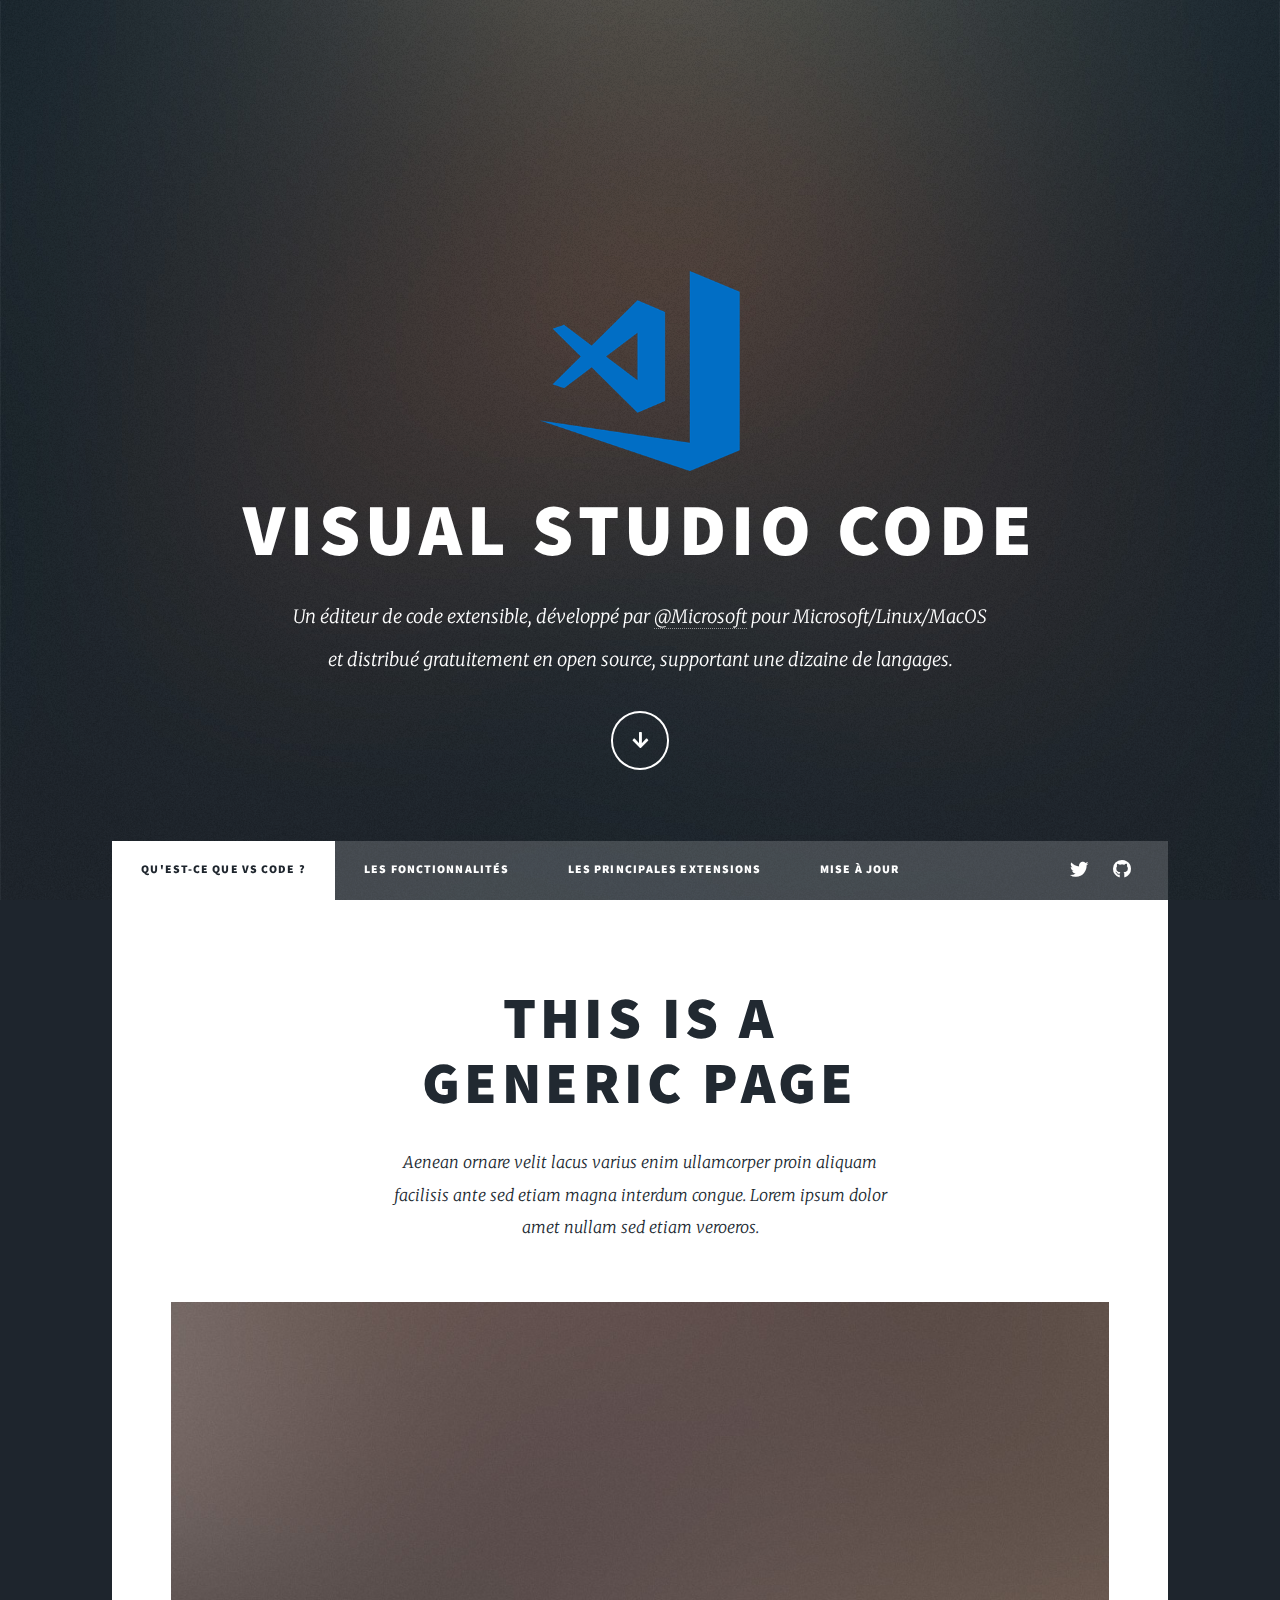
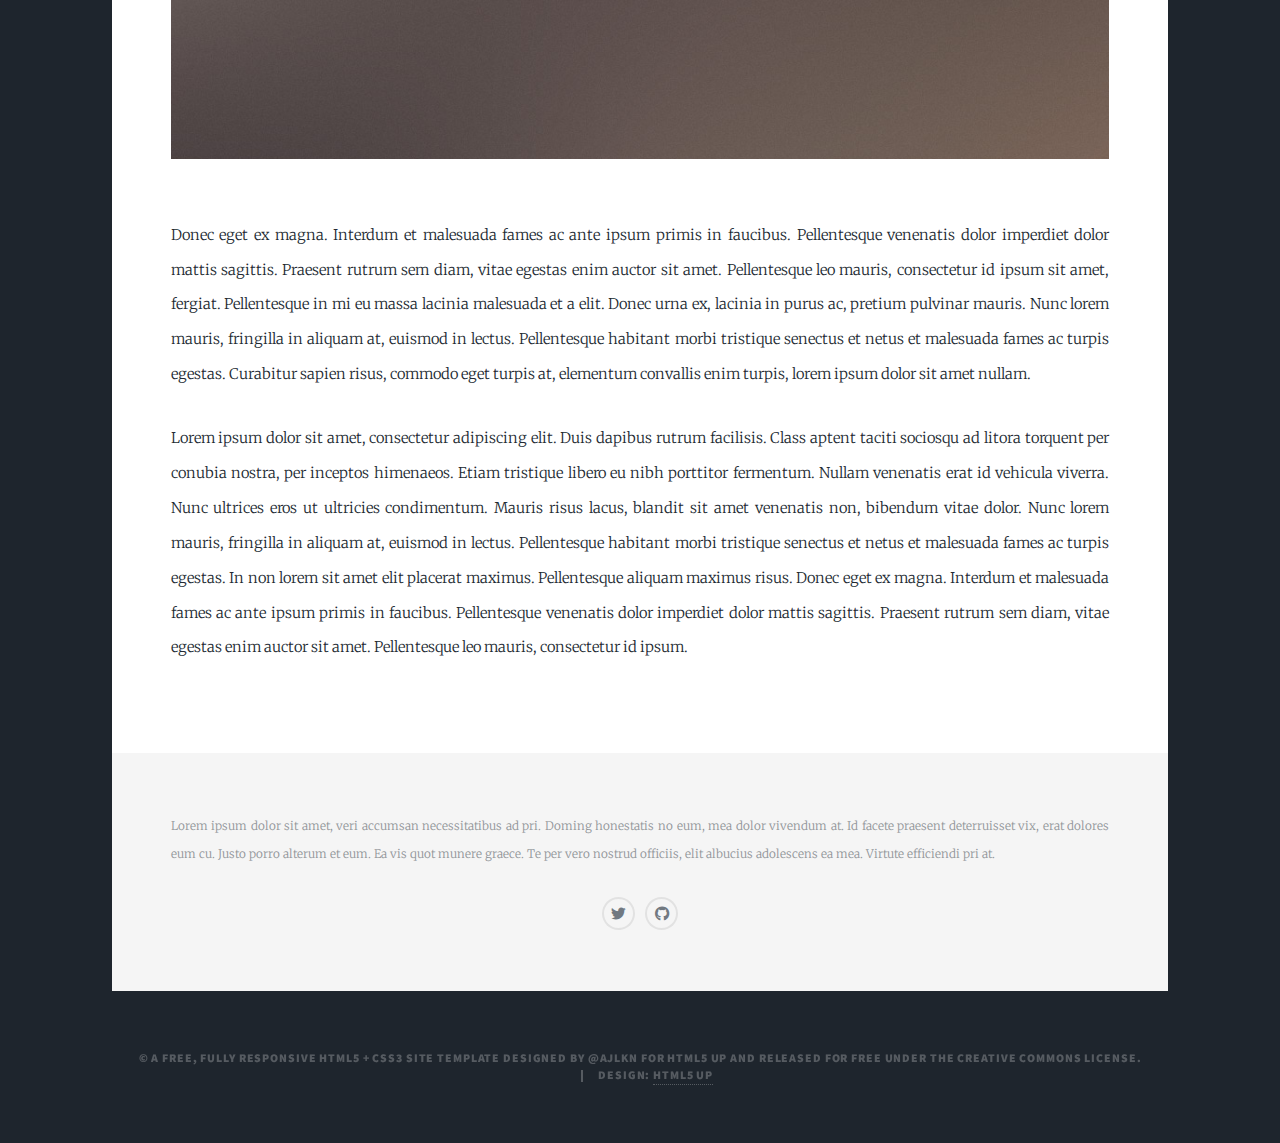
==== Website/index.html @ 53b01bcd "Init of the Website Folder with the first version" ====
<!DOCTYPE HTML>
<!--
	Massively by HTML5 UP
	html5up.net | @ajlkn
	Free for personal and commercial use under the CCA 3.0 license (html5up.net/license)
-->
<html>
	<head>
		<title>Qu'est-ce que VS Code ? - VS Junior</title>
		<meta charset="utf-8" />
		<meta name="viewport" content="width=device-width, initial-scale=1, user-scalable=no" />
		<link rel="stylesheet" href="assets/css/main.css" />
		<noscript><link rel="stylesheet" href="assets/css/noscript.css" /></noscript>
	</head>
	<body class="is-preload">

		<!-- Wrapper -->
		<div id="wrapper" class="fade-in">

				<!-- Intro -->
					<div id="intro">
						<img class="vslogo" src="images/vscode_logo.png" alt=""/>
						<h1>Visual Studio Code</h1>
						<p>Un éditeur de code extensible, développé par  <a href="https://www.microsoft.com/fr-fr" target="_blank">@Microsoft</a> pour Microsoft/Linux/MacOS</a><br />
						et distribué gratuitement en open source, supportant une dizaine de langages.</p>
						<ul class="actions">
							<li><a href="#header" class="button icon solid solo fa-arrow-down scrolly">Continue</a></li>
						</ul>
					</div>

				<!-- Header -->
					<header id="header">
						<a href="index.html" class="logo">VS Code</a>
					</header>

				<!-- Nav -->
				<nav id="nav">
						<ul class="links">
							<li class="active"><a href="index.html">Qu'est-ce que VS Code ?</a></li>
							<li><a href="elements.html">Les fonctionnalités</a></li>
							<li><a href="extensions.html">Les principales extensions</a></li>
							<li><a href="update.html">Mise à jour</a></li>
						</ul>
						<ul class="icons">
								<li><a href="https://twitter.com/YesWeWebVT" class="icon brands fa-twitter" target="_blank"><span class="label">Twitter</span></a></li>
								<li><a href="https://github.com/yes-we-web" class="icon brands fa-github" target="_blank"><span class="label">GitHub</span></a></li>
						</ul>
						</nav>

				<!-- Main -->
					<div id="main">

						<!-- Post -->
							<section class="post">
								<header class="major">
									<h1>This is a<br />
									Generic Page</h1>
									<p>Aenean ornare velit lacus varius enim ullamcorper proin aliquam<br />
									facilisis ante sed etiam magna interdum congue. Lorem ipsum dolor<br />
									amet nullam sed etiam veroeros.</p>
								</header>
								<div class="image main"><img src="images/pic01.jpg" alt="" /></div>
								<p>Donec eget ex magna. Interdum et malesuada fames ac ante ipsum primis in faucibus. Pellentesque venenatis dolor imperdiet dolor mattis sagittis. Praesent rutrum sem diam, vitae egestas enim auctor sit amet. Pellentesque leo mauris, consectetur id ipsum sit amet, fergiat. Pellentesque in mi eu massa lacinia malesuada et a elit. Donec urna ex, lacinia in purus ac, pretium pulvinar mauris. Nunc lorem mauris, fringilla in aliquam at, euismod in lectus. Pellentesque habitant morbi tristique senectus et netus et malesuada fames ac turpis egestas. Curabitur sapien risus, commodo eget turpis at, elementum convallis enim turpis, lorem ipsum dolor sit amet nullam.</p>
								<p>Lorem ipsum dolor sit amet, consectetur adipiscing elit. Duis dapibus rutrum facilisis. Class aptent taciti sociosqu ad litora torquent per conubia nostra, per inceptos himenaeos. Etiam tristique libero eu nibh porttitor fermentum. Nullam venenatis erat id vehicula viverra. Nunc ultrices eros ut ultricies condimentum. Mauris risus lacus, blandit sit amet venenatis non, bibendum vitae dolor. Nunc lorem mauris, fringilla in aliquam at, euismod in lectus. Pellentesque habitant morbi tristique senectus et netus et malesuada fames ac turpis egestas. In non lorem sit amet elit placerat maximus. Pellentesque aliquam maximus risus. Donec eget ex magna. Interdum et malesuada fames ac ante ipsum primis in faucibus. Pellentesque venenatis dolor imperdiet dolor mattis sagittis. Praesent rutrum sem diam, vitae egestas enim auctor sit amet. Pellentesque leo mauris, consectetur id ipsum.</p>
							</section>

					</div>

				<!-- Footer -->
				<footer id="footer">
						<section>
							<p>
								Lorem ipsum dolor sit amet, veri accumsan necessitatibus ad pri. Doming honestatis no eum, mea dolor vivendum at. Id facete praesent deterruisset vix, erat dolores eum cu. Justo porro alterum et eum. Ea vis quot munere graece. Te per vero nostrud officiis, elit albucius adolescens ea mea. Virtute efficiendi pri at.	
							</p>
							<ul class="icons alt">
									<li><a href="https://twitter.com/YesWeWebVT" class="icon brands alt fa-twitter" target="_blank"><span class="label">Twitter</span></a></li>
									<li><a href="https://github.com/yes-we-web" class="icon brands alt fa-github" target="_blank"><span class="label">GitHub</span></a></li>
								</ul>
						</section>
					</footer>

				<!-- Copyright -->
					<section id="copyright">
						<ul><li>&copy; A free, fully responsive HTML5 + CSS3 site template designed by @ajlkn for HTML5 UP
						and released for free under the Creative Commons license.</li><li>Design: <a href="https://html5up.net" target="_blank">HTML5 UP</a></li></ul>
					</section>

			</div>

		<!-- Scripts -->
			<script src="assets/js/jquery.min.js"></script>
			<script src="assets/js/jquery.scrollex.min.js"></script>
			<script src="assets/js/jquery.scrolly.min.js"></script>
			<script src="assets/js/browser.min.js"></script>
			<script src="assets/js/breakpoints.min.js"></script>
			<script src="assets/js/util.js"></script>
			<script src="assets/js/main.js"></script>

	</body>
</html>
---- Website/assets/css/main.css ----
@import url(fontawesome-all.min.css);
@import url("https://fonts.googleapis.com/css?family=Merriweather:300,700,300italic,700italic|Source+Sans+Pro:900");

/*
	Massively by HTML5 UP
	html5up.net | @ajlkn
	Free for personal and commercial use under the CCA 3.0 license (html5up.net/license)
*/

html, body, div, span, applet, object,
iframe, h1, h2, h3, h4, h5, h6, p, blockquote,
pre, a, abbr, acronym, address, big, cite,
code, del, dfn, em, img, ins, kbd, q, s, samp,
small, strike, strong, sub, sup, tt, var, b,
u, i, center, dl, dt, dd, ol, ul, li, fieldset,
form, label, legend, table, caption, tbody,
tfoot, thead, tr, th, td, article, aside,
canvas, details, embed, figure, figcaption,
footer, header, hgroup, menu, nav, output, ruby,
section, summary, time, mark, audio, video {
	margin: 0;
	padding: 0;
	border: 0;
	font-size: 100%;
	font: inherit;
	vertical-align: baseline;}

article, aside, details, figcaption, figure,
footer, header, hgroup, menu, nav, section {
	display: block;}

body {
	line-height: 1;
}

ol, ul {
	list-style: none;
}

blockquote, q {
	quotes: none;
}

	blockquote:before, blockquote:after, q:before, q:after {
		content: '';
		content: none;
	}

table {
	border-collapse: collapse;
	border-spacing: 0;
}

body {
	-webkit-text-size-adjust: none;
}

mark {
	background-color: transparent;
	color: inherit;
}

input::-moz-focus-inner {
	border: 0;
	padding: 0;
}

input, select, textarea {
	-moz-appearance: none;
	-webkit-appearance: none;
	-ms-appearance: none;
	appearance: none;
}

/* Basic */

	@-ms-viewport {
		width: device-width;
	}

	body {
		-ms-overflow-style: scrollbar;
	}

	@media screen and (max-width: 480px) {

		html, body {
			min-width: 320px;
		}

	}

	html {
		box-sizing: border-box;
	}

	*, *:before, *:after {
		box-sizing: inherit;
	}

	body {
		background-color: #1e252d;
	}

		body.is-preload *, body.is-preload *:before, body.is-preload *:after {
			-moz-animation: none !important;
			-webkit-animation: none !important;
			-ms-animation: none !important;
			animation: none !important;
			-moz-transition: none !important;
			-webkit-transition: none !important;
			-ms-transition: none !important;
			transition: none !important;
		}

/* Type */

	html {
		font-size: 16pt;
	}

		@media screen and (max-width: 1680px) {

			html {
				font-size: 12pt;
			}

		}

		@media screen and (max-width: 1280px) {

			html {
				font-size: 11pt;
			}

		}

		@media screen and (max-width: 360px) {

			html {
				font-size: 10pt;
			}

		}

	body {
		color: #212931;
	}

	body, input, select, textarea {
		font-family: "Merriweather", Georgia, serif;
		font-weight: 300;
		font-size: 1rem;
		line-height: 2.375;
	}

	a {
		-moz-transition: color 0.2s ease-in-out, background-color 0.2s ease-in-out, border-color 0.2s ease-in-out, box-shadow 0.2s ease-in-out;
		-webkit-transition: color 0.2s ease-in-out, background-color 0.2s ease-in-out, border-color 0.2s ease-in-out, box-shadow 0.2s ease-in-out;
		-ms-transition: color 0.2s ease-in-out, background-color 0.2s ease-in-out, border-color 0.2s ease-in-out, box-shadow 0.2s ease-in-out;
		transition: color 0.2s ease-in-out, background-color 0.2s ease-in-out, border-color 0.2s ease-in-out, box-shadow 0.2s ease-in-out;
		border-bottom: dotted 1px;
		text-decoration: none;
	}

		a:hover {
			border-bottom-color: transparent;
		}

	strong, b {
		font-weight: 600;
	}

	em, i {
		font-style: italic;
	}

	p {
		text-align: justify;
		margin: 0 0 2rem 0;
	}

	h1, h2, h3, h4, h5, h6 {
		font-family: "Source Sans Pro", Helvetica, sans-serif;
		font-weight: 900;
		line-height: 1.5;
		letter-spacing: 0.075em;
		text-transform: uppercase;
		margin: 0 0 1rem 0;
	}

		h1 a, h2 a, h3 a, h4 a, h5 a, h6 a {
			border-bottom: 0;
			color: inherit;
			text-decoration: none;
		}

	h1 {
		font-size: 4rem;
		line-height: 1.1;
		margin: 0 0 2rem 0;
	}

	h2 {
		font-size: 1.75rem;
		line-height: 1.3;
		margin: 0 0 1.5rem 0;
	}

	h3 {
		font-size: 1.25rem;
		margin: 0 0 1.5rem 0;
	}

	h4 {
		font-size: 1rem;
	}

	h5 {
		font-size: 0.9rem;
	}

	h6 {
		font-size: 0.8rem;
	}

	sub {
		font-size: 0.8rem;
		position: relative;
		top: 0.5rem;
	}

	sup {
		font-size: 0.8rem;
		position: relative;
		top: -0.5rem;
	}

	blockquote {
		border-left: solid 4px;
		font-style: italic;
		margin: 0 0 2rem 0;
		padding: 0.5rem 0 0.5rem 2rem;
	}

	code {
		border: solid 2px;
		font-family: "Courier New", monospace;
		font-size: 0.9rem;
		margin: 0 0.25rem;
		padding: 0.25rem 0.65rem;
	}

	pre {
		-webkit-overflow-scrolling: touch;
		font-family: "Courier New", monospace;
		font-size: 0.9rem;
		margin: 0 0 2rem 0;
	}

		pre code {
			display: block;
			line-height: 1.75;
			padding: 1rem 1.5rem;
			overflow-x: auto;
		}

	hr {
		border: 0;
		border-bottom: solid 2px;
		margin: 3rem 0;
	}

		hr.major {
			margin: 5rem 0;
		}

	.align-left {
		text-align: left;
	}

	.align-center {
		text-align: center;
	}

	.align-right {
		text-align: right;
	}

	input, select, textarea {
		color: #212931;
	}

	a {
		color: #212931;
		border-bottom-color: rgba(33, 41, 49, 0.5);
	}

		a:hover {
			border-bottom-color: transparent;
			color: #18bfef !important;
		}

	strong, b {
		color: #212931;
	}

	h1, h2, h3, h4, h5, h6 {
		color: #212931;
	}

	blockquote {
		border-left-color: #eeeeee;
	}

	code {
		background: rgba(220, 220, 220, 0.25);
		border-color: #eeeeee;
	}

	hr {
		border-bottom-color: #eeeeee;
	}

/* Row */

	.row {
		display: flex;
		flex-wrap: wrap;
		box-sizing: border-box;
		align-items: stretch;
	}

		.row > * {
			box-sizing: border-box;
		}

		.row.gtr-uniform > * > :last-child {
			margin-bottom: 0;
		}

		.row.aln-left {
			justify-content: flex-start;
		}

		.row.aln-center {
			justify-content: center;
		}

		.row.aln-right {
			justify-content: flex-end;
		}

		.row.aln-top {
			align-items: flex-start;
		}

		.row.aln-middle {
			align-items: center;
		}

		.row.aln-bottom {
			align-items: flex-end;
		}

		.row > .imp {
			order: -1;
		}

		.row > .col-1 {
			width: 8.33333%;
		}

		.row > .off-1 {
			margin-left: 8.33333%;
		}

		.row > .col-2 {
			width: 16.66667%;
		}

		.row > .off-2 {
			margin-left: 16.66667%;
		}

		.row > .col-3 {
			width: 25%;
		}

		.row > .off-3 {
			margin-left: 25%;
		}

		.row > .col-4 {
			width: 33.33333%;
		}

		.row > .off-4 {
			margin-left: 33.33333%;
		}

		.row > .col-5 {
			width: 41.66667%;
		}

		.row > .off-5 {
			margin-left: 41.66667%;
		}

		.row > .col-6 {
			width: 50%;
		}

		.row > .off-6 {
			margin-left: 50%;
		}

		.row > .col-7 {
			width: 58.33333%;
		}

		.row > .off-7 {
			margin-left: 58.33333%;
		}

		.row > .col-8 {
			width: 66.66667%;
		}

		.row > .off-8 {
			margin-left: 66.66667%;
		}

		.row > .col-9 {
			width: 75%;
		}

		.row > .off-9 {
			margin-left: 75%;
		}

		.row > .col-10 {
			width: 83.33333%;
		}

		.row > .off-10 {
			margin-left: 83.33333%;
		}

		.row > .col-11 {
			width: 91.66667%;
		}

		.row > .off-11 {
			margin-left: 91.66667%;
		}

		.row > .col-12 {
			width: 100%;
		}

		.row > .off-12 {
			margin-left: 100%;
		}

		.row.gtr-0 {
			margin-top: 0;
			margin-left: 0rem;
		}

			.row.gtr-0 > * {
				padding: 0 0 0 0rem;
			}

			.row.gtr-0.gtr-uniform {
				margin-top: 0rem;
			}

				.row.gtr-0.gtr-uniform > * {
					padding-top: 0rem;
				}

		.row.gtr-25 {
			margin-top: 0;
			margin-left: -0.375rem;
		}

			.row.gtr-25 > * {
				padding: 0 0 0 0.375rem;
			}

			.row.gtr-25.gtr-uniform {
				margin-top: -0.375rem;
			}

				.row.gtr-25.gtr-uniform > * {
					padding-top: 0.375rem;
				}

		.row.gtr-50 {
			margin-top: 0;
			margin-left: -0.75rem;
		}

			.row.gtr-50 > * {
				padding: 0 0 0 0.75rem;
			}

			.row.gtr-50.gtr-uniform {
				margin-top: -0.75rem;
			}

				.row.gtr-50.gtr-uniform > * {
					padding-top: 0.75rem;
				}

		.row {
			margin-top: 0;
			margin-left: -1.5rem;
		}

			.row > * {
				padding: 0 0 0 1.5rem;
			}

			.row.gtr-uniform {
				margin-top: -1.5rem;
			}

				.row.gtr-uniform > * {
					padding-top: 1.5rem;
				}

		.row.gtr-150 {
			margin-top: 0;
			margin-left: -2.25rem;
		}

			.row.gtr-150 > * {
				padding: 0 0 0 2.25rem;
			}

			.row.gtr-150.gtr-uniform {
				margin-top: -2.25rem;
			}

				.row.gtr-150.gtr-uniform > * {
					padding-top: 2.25rem;
				}

		.row.gtr-200 {
			margin-top: 0;
			margin-left: -3rem;
		}

			.row.gtr-200 > * {
				padding: 0 0 0 3rem;
			}

			.row.gtr-200.gtr-uniform {
				margin-top: -3rem;
			}

				.row.gtr-200.gtr-uniform > * {
					padding-top: 3rem;
				}

		@media screen and (max-width: 1680px) {

			.row {
				display: flex;
				flex-wrap: wrap;
				box-sizing: border-box;
				align-items: stretch;
			}

				.row > * {
					box-sizing: border-box;
				}

				.row.gtr-uniform > * > :last-child {
					margin-bottom: 0;
				}

				.row.aln-left {
					justify-content: flex-start;
				}

				.row.aln-center {
					justify-content: center;
				}

				.row.aln-right {
					justify-content: flex-end;
				}

				.row.aln-top {
					align-items: flex-start;
				}

				.row.aln-middle {
					align-items: center;
				}

				.row.aln-bottom {
					align-items: flex-end;
				}

				.row > .imp-xlarge {
					order: -1;
				}

				.row > .col-1-xlarge {
					width: 8.33333%;
				}

				.row > .off-1-xlarge {
					margin-left: 8.33333%;
				}

				.row > .col-2-xlarge {
					width: 16.66667%;
				}

				.row > .off-2-xlarge {
					margin-left: 16.66667%;
				}

				.row > .col-3-xlarge {
					width: 25%;
				}

				.row > .off-3-xlarge {
					margin-left: 25%;
				}

				.row > .col-4-xlarge {
					width: 33.33333%;
				}

				.row > .off-4-xlarge {
					margin-left: 33.33333%;
				}

				.row > .col-5-xlarge {
					width: 41.66667%;
				}

				.row > .off-5-xlarge {
					margin-left: 41.66667%;
				}

				.row > .col-6-xlarge {
					width: 50%;
				}

				.row > .off-6-xlarge {
					margin-left: 50%;
				}

				.row > .col-7-xlarge {
					width: 58.33333%;
				}

				.row > .off-7-xlarge {
					margin-left: 58.33333%;
				}

				.row > .col-8-xlarge {
					width: 66.66667%;
				}

				.row > .off-8-xlarge {
					margin-left: 66.66667%;
				}

				.row > .col-9-xlarge {
					width: 75%;
				}

				.row > .off-9-xlarge {
					margin-left: 75%;
				}

				.row > .col-10-xlarge {
					width: 83.33333%;
				}

				.row > .off-10-xlarge {
					margin-left: 83.33333%;
				}

				.row > .col-11-xlarge {
					width: 91.66667%;
				}

				.row > .off-11-xlarge {
					margin-left: 91.66667%;
				}

				.row > .col-12-xlarge {
					width: 100%;
				}

				.row > .off-12-xlarge {
					margin-left: 100%;
				}

				.row.gtr-0 {
					margin-top: 0;
					margin-left: 0rem;
				}

					.row.gtr-0 > * {
						padding: 0 0 0 0rem;
					}

					.row.gtr-0.gtr-uniform {
						margin-top: 0rem;
					}

						.row.gtr-0.gtr-uniform > * {
							padding-top: 0rem;
						}

				.row.gtr-25 {
					margin-top: 0;
					margin-left: -0.375rem;
				}

					.row.gtr-25 > * {
						padding: 0 0 0 0.375rem;
					}

					.row.gtr-25.gtr-uniform {
						margin-top: -0.375rem;
					}

						.row.gtr-25.gtr-uniform > * {
							padding-top: 0.375rem;
						}

				.row.gtr-50 {
					margin-top: 0;
					margin-left: -0.75rem;
				}

					.row.gtr-50 > * {
						padding: 0 0 0 0.75rem;
					}

					.row.gtr-50.gtr-uniform {
						margin-top: -0.75rem;
					}

						.row.gtr-50.gtr-uniform > * {
							padding-top: 0.75rem;
						}

				.row {
					margin-top: 0;
					margin-left: -1.5rem;
				}

					.row > * {
						padding: 0 0 0 1.5rem;
					}

					.row.gtr-uniform {
						margin-top: -1.5rem;
					}

						.row.gtr-uniform > * {
							padding-top: 1.5rem;
						}

				.row.gtr-150 {
					margin-top: 0;
					margin-left: -2.25rem;
				}

					.row.gtr-150 > * {
						padding: 0 0 0 2.25rem;
					}

					.row.gtr-150.gtr-uniform {
						margin-top: -2.25rem;
					}

						.row.gtr-150.gtr-uniform > * {
							padding-top: 2.25rem;
						}

				.row.gtr-200 {
					margin-top: 0;
					margin-left: -3rem;
				}

					.row.gtr-200 > * {
						padding: 0 0 0 3rem;
					}

					.row.gtr-200.gtr-uniform {
						margin-top: -3rem;
					}

						.row.gtr-200.gtr-uniform > * {
							padding-top: 3rem;
						}

		}

		@media screen and (max-width: 1280px) {

			.row {
				display: flex;
				flex-wrap: wrap;
				box-sizing: border-box;
				align-items: stretch;
			}

				.row > * {
					box-sizing: border-box;
				}

				.row.gtr-uniform > * > :last-child {
					margin-bottom: 0;
				}

				.row.aln-left {
					justify-content: flex-start;
				}

				.row.aln-center {
					justify-content: center;
				}

				.row.aln-right {
					justify-content: flex-end;
				}

				.row.aln-top {
					align-items: flex-start;
				}

				.row.aln-middle {
					align-items: center;
				}

				.row.aln-bottom {
					align-items: flex-end;
				}

				.row > .imp-large {
					order: -1;
				}

				.row > .col-1-large {
					width: 8.33333%;
				}

				.row > .off-1-large {
					margin-left: 8.33333%;
				}

				.row > .col-2-large {
					width: 16.66667%;
				}

				.row > .off-2-large {
					margin-left: 16.66667%;
				}

				.row > .col-3-large {
					width: 25%;
				}

				.row > .off-3-large {
					margin-left: 25%;
				}

				.row > .col-4-large {
					width: 33.33333%;
				}

				.row > .off-4-large {
					margin-left: 33.33333%;
				}

				.row > .col-5-large {
					width: 41.66667%;
				}

				.row > .off-5-large {
					margin-left: 41.66667%;
				}

				.row > .col-6-large {
					width: 50%;
				}

				.row > .off-6-large {
					margin-left: 50%;
				}

				.row > .col-7-large {
					width: 58.33333%;
				}

				.row > .off-7-large {
					margin-left: 58.33333%;
				}

				.row > .col-8-large {
					width: 66.66667%;
				}

				.row > .off-8-large {
					margin-left: 66.66667%;
				}

				.row > .col-9-large {
					width: 75%;
				}

				.row > .off-9-large {
					margin-left: 75%;
				}

				.row > .col-10-large {
					width: 83.33333%;
				}

				.row > .off-10-large {
					margin-left: 83.33333%;
				}

				.row > .col-11-large {
					width: 91.66667%;
				}

				.row > .off-11-large {
					margin-left: 91.66667%;
				}

				.row > .col-12-large {
					width: 100%;
				}

				.row > .off-12-large {
					margin-left: 100%;
				}

				.row.gtr-0 {
					margin-top: 0;
					margin-left: 0rem;
				}

					.row.gtr-0 > * {
						padding: 0 0 0 0rem;
					}

					.row.gtr-0.gtr-uniform {
						margin-top: 0rem;
					}

						.row.gtr-0.gtr-uniform > * {
							padding-top: 0rem;
						}

				.row.gtr-25 {
					margin-top: 0;
					margin-left: -0.375rem;
				}

					.row.gtr-25 > * {
						padding: 0 0 0 0.375rem;
					}

					.row.gtr-25.gtr-uniform {
						margin-top: -0.375rem;
					}

						.row.gtr-25.gtr-uniform > * {
							padding-top: 0.375rem;
						}

				.row.gtr-50 {
					margin-top: 0;
					margin-left: -0.75rem;
				}

					.row.gtr-50 > * {
						padding: 0 0 0 0.75rem;
					}

					.row.gtr-50.gtr-uniform {
						margin-top: -0.75rem;
					}

						.row.gtr-50.gtr-uniform > * {
							padding-top: 0.75rem;
						}

				.row {
					margin-top: 0;
					margin-left: -1.5rem;
				}

					.row > * {
						padding: 0 0 0 1.5rem;
					}

					.row.gtr-uniform {
						margin-top: -1.5rem;
					}

						.row.gtr-uniform > * {
							padding-top: 1.5rem;
						}

				.row.gtr-150 {
					margin-top: 0;
					margin-left: -2.25rem;
				}

					.row.gtr-150 > * {
						padding: 0 0 0 2.25rem;
					}

					.row.gtr-150.gtr-uniform {
						margin-top: -2.25rem;
					}

						.row.gtr-150.gtr-uniform > * {
							padding-top: 2.25rem;
						}

				.row.gtr-200 {
					margin-top: 0;
					margin-left: -3rem;
				}

					.row.gtr-200 > * {
						padding: 0 0 0 3rem;
					}

					.row.gtr-200.gtr-uniform {
						margin-top: -3rem;
					}

						.row.gtr-200.gtr-uniform > * {
							padding-top: 3rem;
						}

		}

		@media screen and (max-width: 980px) {

			.row {
				display: flex;
				flex-wrap: wrap;
				box-sizing: border-box;
				align-items: stretch;
			}

				.row > * {
					box-sizing: border-box;
				}

				.row.gtr-uniform > * > :last-child {
					margin-bottom: 0;
				}

				.row.aln-left {
					justify-content: flex-start;
				}

				.row.aln-center {
					justify-content: center;
				}

				.row.aln-right {
					justify-content: flex-end;
				}

				.row.aln-top {
					align-items: flex-start;
				}

				.row.aln-middle {
					align-items: center;
				}

				.row.aln-bottom {
					align-items: flex-end;
				}

				.row > .imp-medium {
					order: -1;
				}

				.row > .col-1-medium {
					width: 8.33333%;
				}

				.row > .off-1-medium {
					margin-left: 8.33333%;
				}

				.row > .col-2-medium {
					width: 16.66667%;
				}

				.row > .off-2-medium {
					margin-left: 16.66667%;
				}

				.row > .col-3-medium {
					width: 25%;
				}

				.row > .off-3-medium {
					margin-left: 25%;
				}

				.row > .col-4-medium {
					width: 33.33333%;
				}

				.row > .off-4-medium {
					margin-left: 33.33333%;
				}

				.row > .col-5-medium {
					width: 41.66667%;
				}

				.row > .off-5-medium {
					margin-left: 41.66667%;
				}

				.row > .col-6-medium {
					width: 50%;
				}

				.row > .off-6-medium {
					margin-left: 50%;
				}

				.row > .col-7-medium {
					width: 58.33333%;
				}

				.row > .off-7-medium {
					margin-left: 58.33333%;
				}

				.row > .col-8-medium {
					width: 66.66667%;
				}

				.row > .off-8-medium {
					margin-left: 66.66667%;
				}

				.row > .col-9-medium {
					width: 75%;
				}

				.row > .off-9-medium {
					margin-left: 75%;
				}

				.row > .col-10-medium {
					width: 83.33333%;
				}

				.row > .off-10-medium {
					margin-left: 83.33333%;
				}

				.row > .col-11-medium {
					width: 91.66667%;
				}

				.row > .off-11-medium {
					margin-left: 91.66667%;
				}

				.row > .col-12-medium {
					width: 100%;
				}

				.row > .off-12-medium {
					margin-left: 100%;
				}

				.row.gtr-0 {
					margin-top: 0;
					margin-left: 0rem;
				}

					.row.gtr-0 > * {
						padding: 0 0 0 0rem;
					}

					.row.gtr-0.gtr-uniform {
						margin-top: 0rem;
					}

						.row.gtr-0.gtr-uniform > * {
							padding-top: 0rem;
						}

				.row.gtr-25 {
					margin-top: 0;
					margin-left: -0.375rem;
				}

					.row.gtr-25 > * {
						padding: 0 0 0 0.375rem;
					}

					.row.gtr-25.gtr-uniform {
						margin-top: -0.375rem;
					}

						.row.gtr-25.gtr-uniform > * {
							padding-top: 0.375rem;
						}

				.row.gtr-50 {
					margin-top: 0;
					margin-left: -0.75rem;
				}

					.row.gtr-50 > * {
						padding: 0 0 0 0.75rem;
					}

					.row.gtr-50.gtr-uniform {
						margin-top: -0.75rem;
					}

						.row.gtr-50.gtr-uniform > * {
							padding-top: 0.75rem;
						}

				.row {
					margin-top: 0;
					margin-left: -1.5rem;
				}

					.row > * {
						padding: 0 0 0 1.5rem;
					}

					.row.gtr-uniform {
						margin-top: -1.5rem;
					}

						.row.gtr-uniform > * {
							padding-top: 1.5rem;
						}

				.row.gtr-150 {
					margin-top: 0;
					margin-left: -2.25rem;
				}

					.row.gtr-150 > * {
						padding: 0 0 0 2.25rem;
					}

					.row.gtr-150.gtr-uniform {
						margin-top: -2.25rem;
					}

						.row.gtr-150.gtr-uniform > * {
							padding-top: 2.25rem;
						}

				.row.gtr-200 {
					margin-top: 0;
					margin-left: -3rem;
				}

					.row.gtr-200 > * {
						padding: 0 0 0 3rem;
					}

					.row.gtr-200.gtr-uniform {
						margin-top: -3rem;
					}

						.row.gtr-200.gtr-uniform > * {
							padding-top: 3rem;
						}

		}

		@media screen and (max-width: 736px) {

			.row {
				display: flex;
				flex-wrap: wrap;
				box-sizing: border-box;
				align-items: stretch;
			}

				.row > * {
					box-sizing: border-box;
				}

				.row.gtr-uniform > * > :last-child {
					margin-bottom: 0;
				}

				.row.aln-left {
					justify-content: flex-start;
				}

				.row.aln-center {
					justify-content: center;
				}

				.row.aln-right {
					justify-content: flex-end;
				}

				.row.aln-top {
					align-items: flex-start;
				}

				.row.aln-middle {
					align-items: center;
				}

				.row.aln-bottom {
					align-items: flex-end;
				}

				.row > .imp-small {
					order: -1;
				}

				.row > .col-1-small {
					width: 8.33333%;
				}

				.row > .off-1-small {
					margin-left: 8.33333%;
				}

				.row > .col-2-small {
					width: 16.66667%;
				}

				.row > .off-2-small {
					margin-left: 16.66667%;
				}

				.row > .col-3-small {
					width: 25%;
				}

				.row > .off-3-small {
					margin-left: 25%;
				}

				.row > .col-4-small {
					width: 33.33333%;
				}

				.row > .off-4-small {
					margin-left: 33.33333%;
				}

				.row > .col-5-small {
					width: 41.66667%;
				}

				.row > .off-5-small {
					margin-left: 41.66667%;
				}

				.row > .col-6-small {
					width: 50%;
				}

				.row > .off-6-small {
					margin-left: 50%;
				}

				.row > .col-7-small {
					width: 58.33333%;
				}

				.row > .off-7-small {
					margin-left: 58.33333%;
				}

				.row > .col-8-small {
					width: 66.66667%;
				}

				.row > .off-8-small {
					margin-left: 66.66667%;
				}

				.row > .col-9-small {
					width: 75%;
				}

				.row > .off-9-small {
					margin-left: 75%;
				}

				.row > .col-10-small {
					width: 83.33333%;
				}

				.row > .off-10-small {
					margin-left: 83.33333%;
				}

				.row > .col-11-small {
					width: 91.66667%;
				}

				.row > .off-11-small {
					margin-left: 91.66667%;
				}

				.row > .col-12-small {
					width: 100%;
				}

				.row > .off-12-small {
					margin-left: 100%;
				}

				.row.gtr-0 {
					margin-top: 0;
					margin-left: 0rem;
				}

					.row.gtr-0 > * {
						padding: 0 0 0 0rem;
					}

					.row.gtr-0.gtr-uniform {
						margin-top: 0rem;
					}

						.row.gtr-0.gtr-uniform > * {
							padding-top: 0rem;
						}

				.row.gtr-25 {
					margin-top: 0;
					margin-left: -0.375rem;
				}

					.row.gtr-25 > * {
						padding: 0 0 0 0.375rem;
					}

					.row.gtr-25.gtr-uniform {
						margin-top: -0.375rem;
					}

						.row.gtr-25.gtr-uniform > * {
							padding-top: 0.375rem;
						}

				.row.gtr-50 {
					margin-top: 0;
					margin-left: -0.75rem;
				}

					.row.gtr-50 > * {
						padding: 0 0 0 0.75rem;
					}

					.row.gtr-50.gtr-uniform {
						margin-top: -0.75rem;
					}

						.row.gtr-50.gtr-uniform > * {
							padding-top: 0.75rem;
						}

				.row {
					margin-top: 0;
					margin-left: -1.5rem;
				}

					.row > * {
						padding: 0 0 0 1.5rem;
					}

					.row.gtr-uniform {
						margin-top: -1.5rem;
					}

						.row.gtr-uniform > * {
							padding-top: 1.5rem;
						}

				.row.gtr-150 {
					margin-top: 0;
					margin-left: -2.25rem;
				}

					.row.gtr-150 > * {
						padding: 0 0 0 2.25rem;
					}

					.row.gtr-150.gtr-uniform {
						margin-top: -2.25rem;
					}

						.row.gtr-150.gtr-uniform > * {
							padding-top: 2.25rem;
						}

				.row.gtr-200 {
					margin-top: 0;
					margin-left: -3rem;
				}

					.row.gtr-200 > * {
						padding: 0 0 0 3rem;
					}

					.row.gtr-200.gtr-uniform {
						margin-top: -3rem;
					}

						.row.gtr-200.gtr-uniform > * {
							padding-top: 3rem;
						}

		}

		@media screen and (max-width: 480px) {

			.row {
				display: flex;
				flex-wrap: wrap;
				box-sizing: border-box;
				align-items: stretch;
			}

				.row > * {
					box-sizing: border-box;
				}

				.row.gtr-uniform > * > :last-child {
					margin-bottom: 0;
				}

				.row.aln-left {
					justify-content: flex-start;
				}

				.row.aln-center {
					justify-content: center;
				}

				.row.aln-right {
					justify-content: flex-end;
				}

				.row.aln-top {
					align-items: flex-start;
				}

				.row.aln-middle {
					align-items: center;
				}

				.row.aln-bottom {
					align-items: flex-end;
				}

				.row > .imp-xsmall {
					order: -1;
				}

				.row > .col-1-xsmall {
					width: 8.33333%;
				}

				.row > .off-1-xsmall {
					margin-left: 8.33333%;
				}

				.row > .col-2-xsmall {
					width: 16.66667%;
				}

				.row > .off-2-xsmall {
					margin-left: 16.66667%;
				}

				.row > .col-3-xsmall {
					width: 25%;
				}

				.row > .off-3-xsmall {
					margin-left: 25%;
				}

				.row > .col-4-xsmall {
					width: 33.33333%;
				}

				.row > .off-4-xsmall {
					margin-left: 33.33333%;
				}

				.row > .col-5-xsmall {
					width: 41.66667%;
				}

				.row > .off-5-xsmall {
					margin-left: 41.66667%;
				}

				.row > .col-6-xsmall {
					width: 50%;
				}

				.row > .off-6-xsmall {
					margin-left: 50%;
				}

				.row > .col-7-xsmall {
					width: 58.33333%;
				}

				.row > .off-7-xsmall {
					margin-left: 58.33333%;
				}

				.row > .col-8-xsmall {
					width: 66.66667%;
				}

				.row > .off-8-xsmall {
					margin-left: 66.66667%;
				}

				.row > .col-9-xsmall {
					width: 75%;
				}

				.row > .off-9-xsmall {
					margin-left: 75%;
				}

				.row > .col-10-xsmall {
					width: 83.33333%;
				}

				.row > .off-10-xsmall {
					margin-left: 83.33333%;
				}

				.row > .col-11-xsmall {
					width: 91.66667%;
				}

				.row > .off-11-xsmall {
					margin-left: 91.66667%;
				}

				.row > .col-12-xsmall {
					width: 100%;
				}

				.row > .off-12-xsmall {
					margin-left: 100%;
				}

				.row.gtr-0 {
					margin-top: 0;
					margin-left: 0rem;
				}

					.row.gtr-0 > * {
						padding: 0 0 0 0rem;
					}

					.row.gtr-0.gtr-uniform {
						margin-top: 0rem;
					}

						.row.gtr-0.gtr-uniform > * {
							padding-top: 0rem;
						}

				.row.gtr-25 {
					margin-top: 0;
					margin-left: -0.375rem;
				}

					.row.gtr-25 > * {
						padding: 0 0 0 0.375rem;
					}

					.row.gtr-25.gtr-uniform {
						margin-top: -0.375rem;
					}

						.row.gtr-25.gtr-uniform > * {
							padding-top: 0.375rem;
						}

				.row.gtr-50 {
					margin-top: 0;
					margin-left: -0.75rem;
				}

					.row.gtr-50 > * {
						padding: 0 0 0 0.75rem;
					}

					.row.gtr-50.gtr-uniform {
						margin-top: -0.75rem;
					}

						.row.gtr-50.gtr-uniform > * {
							padding-top: 0.75rem;
						}

				.row {
					margin-top: 0;
					margin-left: -1.5rem;
				}

					.row > * {
						padding: 0 0 0 1.5rem;
					}

					.row.gtr-uniform {
						margin-top: -1.5rem;
					}

						.row.gtr-uniform > * {
							padding-top: 1.5rem;
						}

				.row.gtr-150 {
					margin-top: 0;
					margin-left: -2.25rem;
				}

					.row.gtr-150 > * {
						padding: 0 0 0 2.25rem;
					}

					.row.gtr-150.gtr-uniform {
						margin-top: -2.25rem;
					}

						.row.gtr-150.gtr-uniform > * {
							padding-top: 2.25rem;
						}

				.row.gtr-200 {
					margin-top: 0;
					margin-left: -3rem;
				}

					.row.gtr-200 > * {
						padding: 0 0 0 3rem;
					}

					.row.gtr-200.gtr-uniform {
						margin-top: -3rem;
					}

						.row.gtr-200.gtr-uniform > * {
							padding-top: 3rem;
						}

		}

		@media screen and (max-width: 360px) {

			.row {
				display: flex;
				flex-wrap: wrap;
				box-sizing: border-box;
				align-items: stretch;
			}

				.row > * {
					box-sizing: border-box;
				}

				.row.gtr-uniform > * > :last-child {
					margin-bottom: 0;
				}

				.row.aln-left {
					justify-content: flex-start;
				}

				.row.aln-center {
					justify-content: center;
				}

				.row.aln-right {
					justify-content: flex-end;
				}

				.row.aln-top {
					align-items: flex-start;
				}

				.row.aln-middle {
					align-items: center;
				}

				.row.aln-bottom {
					align-items: flex-end;
				}

				.row > .imp-xxsmall {
					order: -1;
				}

				.row > .col-1-xxsmall {
					width: 8.33333%;
				}

				.row > .off-1-xxsmall {
					margin-left: 8.33333%;
				}

				.row > .col-2-xxsmall {
					width: 16.66667%;
				}

				.row > .off-2-xxsmall {
					margin-left: 16.66667%;
				}

				.row > .col-3-xxsmall {
					width: 25%;
				}

				.row > .off-3-xxsmall {
					margin-left: 25%;
				}

				.row > .col-4-xxsmall {
					width: 33.33333%;
				}

				.row > .off-4-xxsmall {
					margin-left: 33.33333%;
				}

				.row > .col-5-xxsmall {
					width: 41.66667%;
				}

				.row > .off-5-xxsmall {
					margin-left: 41.66667%;
				}

				.row > .col-6-xxsmall {
					width: 50%;
				}

				.row > .off-6-xxsmall {
					margin-left: 50%;
				}

				.row > .col-7-xxsmall {
					width: 58.33333%;
				}

				.row > .off-7-xxsmall {
					margin-left: 58.33333%;
				}

				.row > .col-8-xxsmall {
					width: 66.66667%;
				}

				.row > .off-8-xxsmall {
					margin-left: 66.66667%;
				}

				.row > .col-9-xxsmall {
					width: 75%;
				}

				.row > .off-9-xxsmall {
					margin-left: 75%;
				}

				.row > .col-10-xxsmall {
					width: 83.33333%;
				}

				.row > .off-10-xxsmall {
					margin-left: 83.33333%;
				}

				.row > .col-11-xxsmall {
					width: 91.66667%;
				}

				.row > .off-11-xxsmall {
					margin-left: 91.66667%;
				}

				.row > .col-12-xxsmall {
					width: 100%;
				}

				.row > .off-12-xxsmall {
					margin-left: 100%;
				}

				.row.gtr-0 {
					margin-top: 0;
					margin-left: 0rem;
				}

					.row.gtr-0 > * {
						padding: 0 0 0 0rem;
					}

					.row.gtr-0.gtr-uniform {
						margin-top: 0rem;
					}

						.row.gtr-0.gtr-uniform > * {
							padding-top: 0rem;
						}

				.row.gtr-25 {
					margin-top: 0;
					margin-left: -0.375rem;
				}

					.row.gtr-25 > * {
						padding: 0 0 0 0.375rem;
					}

					.row.gtr-25.gtr-uniform {
						margin-top: -0.375rem;
					}

						.row.gtr-25.gtr-uniform > * {
							padding-top: 0.375rem;
						}

				.row.gtr-50 {
					margin-top: 0;
					margin-left: -0.75rem;
				}

					.row.gtr-50 > * {
						padding: 0 0 0 0.75rem;
					}

					.row.gtr-50.gtr-uniform {
						margin-top: -0.75rem;
					}

						.row.gtr-50.gtr-uniform > * {
							padding-top: 0.75rem;
						}

				.row {
					margin-top: 0;
					margin-left: -1.5rem;
				}

					.row > * {
						padding: 0 0 0 1.5rem;
					}

					.row.gtr-uniform {
						margin-top: -1.5rem;
					}

						.row.gtr-uniform > * {
							padding-top: 1.5rem;
						}

				.row.gtr-150 {
					margin-top: 0;
					margin-left: -2.25rem;
				}

					.row.gtr-150 > * {
						padding: 0 0 0 2.25rem;
					}

					.row.gtr-150.gtr-uniform {
						margin-top: -2.25rem;
					}

						.row.gtr-150.gtr-uniform > * {
							padding-top: 2.25rem;
						}

				.row.gtr-200 {
					margin-top: 0;
					margin-left: -3rem;
				}

					.row.gtr-200 > * {
						padding: 0 0 0 3rem;
					}

					.row.gtr-200.gtr-uniform {
						margin-top: -3rem;
					}

						.row.gtr-200.gtr-uniform > * {
							padding-top: 3rem;
						}

		}

/* Box */

	.box {
		border: solid 2px;
		margin-bottom: 2rem;
		padding: 1.5rem;
	}

		.box > :last-child,
		.box > :last-child > :last-child,
		.box > :last-child > :last-child > :last-child {
			margin-bottom: 0;
		}

		.box.alt {
			border: 0;
			border-radius: 0;
			padding: 0;
		}

	.box {
		border-color: #eeeeee;
	}

/* Button */

	input[type="submit"],
	input[type="reset"],
	input[type="button"],
	button,
	.button {
		-moz-appearance: none;
		-webkit-appearance: none;
		-ms-appearance: none;
		appearance: none;
		-moz-transition: background-color 0.2s ease-in-out, box-shadow 0.2s ease-in-out, color 0.2s ease-in-out;
		-webkit-transition: background-color 0.2s ease-in-out, box-shadow 0.2s ease-in-out, color 0.2s ease-in-out;
		-ms-transition: background-color 0.2s ease-in-out, box-shadow 0.2s ease-in-out, color 0.2s ease-in-out;
		transition: background-color 0.2s ease-in-out, box-shadow 0.2s ease-in-out, color 0.2s ease-in-out;
		border: 0;
		border-radius: 0;
		cursor: pointer;
		display: inline-block;
		font-family: "Source Sans Pro", Helvetica, sans-serif;
		font-size: 0.8rem;
		font-weight: 900;
		letter-spacing: 0.075em;
		height: 3rem;
		line-height: 3rem;
		padding: 0 2rem;
		text-align: center;
		text-decoration: none;
		text-transform: uppercase;
		white-space: nowrap;
	}

		input[type="submit"].icon:before,
		input[type="reset"].icon:before,
		input[type="button"].icon:before,
		button.icon:before,
		.button.icon:before {
			margin-right: 0.5rem;
		}

		input[type="submit"].icon.solo,
		input[type="reset"].icon.solo,
		input[type="button"].icon.solo,
		button.icon.solo,
		.button.icon.solo {
			position: relative;
			width: 4rem;
			height: 4rem;
			line-height: 4rem;
			border-radius: 4rem;
			text-indent: 4rem;
			overflow: hidden;
			padding: 0;
			white-space: nowrap;
		}

			input[type="submit"].icon.solo:before,
			input[type="reset"].icon.solo:before,
			input[type="button"].icon.solo:before,
			button.icon.solo:before,
			.button.icon.solo:before {
				position: absolute;
				display: block;
				top: 0;
				left: 0;
				width: inherit;
				height: inherit;
				line-height: inherit;
				font-size: 1.25rem;
				margin-right: 0;
				text-align: center;
				text-indent: 0;
			}

		input[type="submit"].fit,
		input[type="reset"].fit,
		input[type="button"].fit,
		button.fit,
		.button.fit {
			width: 100%;
		}

		input[type="submit"].small,
		input[type="reset"].small,
		input[type="button"].small,
		button.small,
		.button.small {
			font-size: 0.7rem;
			height: 2.5rem;
			line-height: 2.5rem;
			padding: 0 1.5rem;
		}

		input[type="submit"].large,
		input[type="reset"].large,
		input[type="button"].large,
		button.large,
		.button.large {
			font-size: 0.9rem;
			height: 3.5rem;
			line-height: 3.5rem;
			padding: 0 2.75rem;
		}

		@media screen and (max-width: 980px) {

			input[type="submit"],
			input[type="reset"],
			input[type="button"],
			button,
			.button {
				font-size: 0.9rem;
				height: 3.25rem;
				line-height: 3.25rem;
			}

				input[type="submit"].large,
				input[type="reset"].large,
				input[type="button"].large,
				button.large,
				.button.large {
					font-size: 1rem;
					height: 3.75rem;
					line-height: 3.75rem;
				}

		}

		input[type="submit"].disabled, input[type="submit"]:disabled,
		input[type="reset"].disabled,
		input[type="reset"]:disabled,
		input[type="button"].disabled,
		input[type="button"]:disabled,
		button.disabled,
		button:disabled,
		.button.disabled,
		.button:disabled {
			pointer-events: none;
			opacity: 0.25;
		}

	input[type="submit"],
	input[type="reset"],
	input[type="button"],
	button,
	.button {
		background-color: transparent;
		box-shadow: inset 0 0 0 2px #212931;
		color: #212931 !important;
	}

		input[type="submit"]:hover,
		input[type="reset"]:hover,
		input[type="button"]:hover,
		button:hover,
		.button:hover {
			box-shadow: inset 0 0 0 2px #18bfef;
			color: #18bfef !important;
		}

		input[type="submit"].primary,
		input[type="reset"].primary,
		input[type="button"].primary,
		button.primary,
		.button.primary {
			background-color: #212931;
			box-shadow: none;
			color: #ffffff !important;
		}

			input[type="submit"].primary:hover,
			input[type="reset"].primary:hover,
			input[type="button"].primary:hover,
			button.primary:hover,
			.button.primary:hover {
				background-color: #18bfef;
			}

/* Form */

	form {
		margin: 0 0 2rem 0;
	}

		form > :last-child {
			margin-bottom: 0;
		}

		form > .fields {
			display: -moz-flex;
			display: -webkit-flex;
			display: -ms-flex;
			display: flex;
			-moz-flex-wrap: wrap;
			-webkit-flex-wrap: wrap;
			-ms-flex-wrap: wrap;
			flex-wrap: wrap;
			width: calc(100% + 3rem);
			margin: -1.5rem 0 2rem -1.5rem;
		}

			form > .fields > .field {
				-moz-flex-grow: 0;
				-webkit-flex-grow: 0;
				-ms-flex-grow: 0;
				flex-grow: 0;
				-moz-flex-shrink: 0;
				-webkit-flex-shrink: 0;
				-ms-flex-shrink: 0;
				flex-shrink: 0;
				padding: 1.5rem 0 0 1.5rem;
				width: calc(100% - 1.5rem);
			}

				form > .fields > .field.half {
					width: calc(50% - 0.75rem);
				}

				form > .fields > .field.third {
					width: calc(100%/3 - 0.5rem);
				}

				form > .fields > .field.quarter {
					width: calc(25% - 0.375rem);
				}

		@media screen and (max-width: 480px) {

			form > .fields {
				width: calc(100% + 3rem);
				margin: -1.5rem 0 2rem -1.5rem;
			}

				form > .fields > .field {
					padding: 1.5rem 0 0 1.5rem;
					width: calc(100% - 1.5rem);
				}

					form > .fields > .field.half {
						width: calc(100% - 1.5rem);
					}

					form > .fields > .field.third {
						width: calc(100% - 1.5rem);
					}

					form > .fields > .field.quarter {
						width: calc(100% - 1.5rem);
					}

		}

	label {
		display: block;
		font-family: "Source Sans Pro", Helvetica, sans-serif;
		font-weight: 900;
		line-height: 1.5;
		letter-spacing: 0.075em;
		font-size: 0.8rem;
		text-transform: uppercase;
		margin: 0 0 0.75rem 0;
	}

		@media screen and (max-width: 980px) {

			label {
				font-size: 0.9rem;
			}

		}

	input[type="text"],
	input[type="password"],
	input[type="email"],
	select,
	textarea {
		-moz-appearance: none;
		-webkit-appearance: none;
		-ms-appearance: none;
		appearance: none;
		background: transparent;
		border-radius: 0;
		border: solid 2px;
		color: inherit;
		display: block;
		outline: 0;
		padding: 0 1rem;
		text-decoration: none;
		width: 100%;
	}

		input[type="text"]:invalid,
		input[type="password"]:invalid,
		input[type="email"]:invalid,
		select:invalid,
		textarea:invalid {
			box-shadow: none;
		}

	select {
		background-size: 1.25rem;
		background-repeat: no-repeat;
		background-position: calc(100% - 1rem) center;
		height: 3rem;
		padding-right: 3rem;
		text-overflow: ellipsis;
	}

		select:focus::-ms-value {
			background-color: transparent;
		}

		select::-ms-expand {
			display: none;
		}

	input[type="text"],
	input[type="password"],
	input[type="email"],
	select {
		height: 3rem;
	}

	textarea {
		padding: 0.75rem 1rem;
	}

	input[type="checkbox"],
	input[type="radio"] {
		-moz-appearance: none;
		-webkit-appearance: none;
		-ms-appearance: none;
		appearance: none;
		display: block;
		float: left;
		margin-right: -2rem;
		opacity: 0;
		width: 1rem;
		z-index: -1;
	}

		input[type="checkbox"] + label,
		input[type="radio"] + label {
			text-decoration: none;
			cursor: pointer;
			display: inline-block;
			font-size: 1rem;
			letter-spacing: 0;
			font-family: "Merriweather", Georgia, serif;
			text-transform: none;
			font-weight: 300;
			padding-left: 2.8rem;
			padding-right: 1rem;
			position: relative;
		}

			input[type="checkbox"] + label:before,
			input[type="radio"] + label:before {
				-moz-osx-font-smoothing: grayscale;
				-webkit-font-smoothing: antialiased;
				display: inline-block;
				font-style: normal;
				font-variant: normal;
				text-rendering: auto;
				line-height: 1;
				text-transform: none !important;
				font-family: 'Font Awesome 5 Free';
				font-weight: 900;
			}

			input[type="checkbox"] + label:before,
			input[type="radio"] + label:before {
				border-radius: 0;
				border: solid 2px;
				content: '';
				display: inline-block;
				font-size: 0.8rem;
				height: 1.8rem;
				left: 0;
				line-height: 1.65rem;
				position: absolute;
				text-align: center;
				top: -0.125rem;
				width: 1.8rem;
			}

		input[type="checkbox"]:checked + label:before,
		input[type="radio"]:checked + label:before {
			content: '\f00c';
		}

	input[type="checkbox"] + label:before {
		border-radius: 0;
	}

	input[type="radio"] + label:before {
		border-radius: 100%;
	}

	::-webkit-input-placeholder {
		opacity: 1.0;
	}

	:-moz-placeholder {
		opacity: 1.0;
	}

	::-moz-placeholder {
		opacity: 1.0;
	}

	:-ms-input-placeholder {
		opacity: 1.0;
	}

	label {
		color: #212931;
	}

	input[type="text"],
	input[type="password"],
	input[type="email"],
	select,
	textarea {
		border-color: #eeeeee;
	}

		input[type="text"]:focus,
		input[type="password"]:focus,
		input[type="email"]:focus,
		select:focus,
		textarea:focus {
			border-color: #18bfef;
		}

	select {
		background-image: url("data:image/svg+xml;charset=utf8,%3Csvg xmlns='http://www.w3.org/2000/svg' width='40' height='40' preserveAspectRatio='none' viewBox='0 0 40 40'%3E%3Cpath d='M9.4,12.3l10.4,10.4l10.4-10.4c0.2-0.2,0.5-0.4,0.9-0.4c0.3,0,0.6,0.1,0.9,0.4l3.3,3.3c0.2,0.2,0.4,0.5,0.4,0.9 c0,0.4-0.1,0.6-0.4,0.9L20.7,31.9c-0.2,0.2-0.5,0.4-0.9,0.4c-0.3,0-0.6-0.1-0.9-0.4L4.3,17.3c-0.2-0.2-0.4-0.5-0.4-0.9 c0-0.4,0.1-0.6,0.4-0.9l3.3-3.3c0.2-0.2,0.5-0.4,0.9-0.4S9.1,12.1,9.4,12.3z' fill='%23eeeeee' /%3E%3C/svg%3E");
	}

		select option {
			background-color: #ffffff;
			color: #212931;
		}

	.select-wrapper:before {
		color: #eeeeee;
	}

	input[type="checkbox"] + label,
	input[type="radio"] + label {
		color: #212931;
	}

		input[type="checkbox"] + label:before,
		input[type="radio"] + label:before {
			border-color: #eeeeee;
		}

	input[type="checkbox"]:checked + label:before,
	input[type="radio"]:checked + label:before {
		background-color: #212931;
		border-color: #212931;
		color: #ffffff;
	}

	input[type="checkbox"]:focus + label:before,
	input[type="radio"]:focus + label:before {
		border-color: #18bfef;
	}

	::-webkit-input-placeholder {
		color: #909498 !important;
	}

	:-moz-placeholder {
		color: #909498 !important;
	}

	::-moz-placeholder {
		color: #909498 !important;
	}

	:-ms-input-placeholder {
		color: #909498 !important;
	}

	.formerize-placeholder {
		color: #909498 !important;
	}

/* Icon */

	.icon {
		text-decoration: none;
		border-bottom: none;
		position: relative;
	}

		.icon:before {
			-moz-osx-font-smoothing: grayscale;
			-webkit-font-smoothing: antialiased;
			display: inline-block;
			font-style: normal;
			font-variant: normal;
			text-rendering: auto;
			line-height: 1;
			text-transform: none !important;
			font-family: 'Font Awesome 5 Free';
			font-weight: 400;
		}

		.icon > .label {
			display: none;
		}

		.icon:before {
			line-height: inherit;
		}

		.icon.solid:before {
			font-weight: 900;
		}

		.icon.brands:before {
			font-family: 'Font Awesome 5 Brands';
		}

/* Image */

	.image {
		border: 0;
		display: inline-block;
		position: relative;
	}

		.image img {
			display: block;
		}

		.image.left, .image.right {
			max-width: 40%;
		}

			.image.left img, .image.right img {
				width: 100%;
			}

		.image.left {
			float: left;
			margin: 0 2rem 2rem 0;
			top: 0.75rem;
		}

		.image.right {
			float: right;
			margin: 0 0 2rem 2rem;
			top: 0.75rem;
		}

		.image.fit {
			display: block;
			margin: 2.5rem 0;
			width: 100%;
		}

			.image.fit:first-child {
				margin-top: 0;
			}

			.image.fit img {
				width: 100%;
			}

		.image.main {
			display: block;
			margin: 4rem 0;
			width: 100%;
		}

			.image.main:first-child {
				margin-top: 0;
			}

			.image.main img {
				width: 100%;
			}

		@media screen and (max-width: 736px) {

			.image.fit {
				margin: 2rem 0;
			}

			.image.main {
				margin: 2rem 0;
			}

		}

	a.image {
		overflow: hidden;
	}

		a.image img {
			-moz-transition: -moz-transform 0.2s ease-out;
			-webkit-transition: -webkit-transform 0.2s ease-out;
			-ms-transition: -ms-transform 0.2s ease-out;
			transition: transform 0.2s ease-out;
		}

		a.image:hover img {
			-moz-transform: scale(1.05);
			-webkit-transform: scale(1.05);
			-ms-transform: scale(1.05);
			transform: scale(1.05);
		}

/* VS Code Logo */

	.vslogo {
		width: 200px;
		height: 200px;
		margin-top: -50px;
		margin-bottom: 25px;
	}

/* Actions */

	ul.actions {
		display: -moz-flex;
		display: -webkit-flex;
		display: -ms-flex;
		display: flex;
		cursor: default;
		list-style: none;
		margin-left: -1rem;
		padding-left: 0;
	}

		ul.actions li {
			padding: 0 0 0 1rem;
			vertical-align: middle;
		}

		ul.actions.special {
			-moz-justify-content: center;
			-webkit-justify-content: center;
			-ms-justify-content: center;
			justify-content: center;
			width: 100%;
			margin-left: 0;
		}

			ul.actions.special li:first-child {
				padding-left: 0;
			}

		ul.actions.stacked {
			-moz-flex-direction: column;
			-webkit-flex-direction: column;
			-ms-flex-direction: column;
			flex-direction: column;
			margin-left: 0;
		}

			ul.actions.stacked li {
				padding: 1.3rem 0 0 0;
			}

				ul.actions.stacked li:first-child {
					padding-top: 0;
				}

		ul.actions.fit {
			width: calc(100% + 1rem);
		}

			ul.actions.fit li {
				-moz-flex-grow: 1;
				-webkit-flex-grow: 1;
				-ms-flex-grow: 1;
				flex-grow: 1;
				-moz-flex-shrink: 1;
				-webkit-flex-shrink: 1;
				-ms-flex-shrink: 1;
				flex-shrink: 1;
				width: 100%;
			}

				ul.actions.fit li > * {
					width: 100%;
				}

			ul.actions.fit.stacked {
				width: 100%;
			}

		@media screen and (max-width: 480px) {

			ul.actions:not(.fixed) {
				-moz-flex-direction: column;
				-webkit-flex-direction: column;
				-ms-flex-direction: column;
				flex-direction: column;
				margin-left: 0;
				width: 100% !important;
			}

				ul.actions:not(.fixed) li {
					-moz-flex-grow: 1;
					-webkit-flex-grow: 1;
					-ms-flex-grow: 1;
					flex-grow: 1;
					-moz-flex-shrink: 1;
					-webkit-flex-shrink: 1;
					-ms-flex-shrink: 1;
					flex-shrink: 1;
					padding: 1rem 0 0 0;
					text-align: center;
					width: 100%;
				}

					ul.actions:not(.fixed) li > * {
						width: 100%;
					}

					ul.actions:not(.fixed) li:first-child {
						padding-top: 0;
					}

					ul.actions:not(.fixed) li input[type="submit"],
					ul.actions:not(.fixed) li input[type="reset"],
					ul.actions:not(.fixed) li input[type="button"],
					ul.actions:not(.fixed) li button,
					ul.actions:not(.fixed) li .button {
						width: 100%;
					}

						ul.actions:not(.fixed) li input[type="submit"].icon:before,
						ul.actions:not(.fixed) li input[type="reset"].icon:before,
						ul.actions:not(.fixed) li input[type="button"].icon:before,
						ul.actions:not(.fixed) li button.icon:before,
						ul.actions:not(.fixed) li .button.icon:before {
							margin-left: -0.5rem;
						}

		}

/* Icons */

	ul.icons {
		cursor: default;
		list-style: none;
		padding-left: 0;
	}

		ul.icons li {
			display: inline-block;
			padding: 0 0.5rem 0 0;
			vertical-align: middle;
		}

			ul.icons li:last-child {
				padding-right: 0;
			}

			ul.icons li .icon:before {
				width: 2.25rem;
				height: 2.25rem;
				line-height: 2.25rem;
				display: inline-block;
				text-align: center;
				border-radius: 100%;
				font-size: 1.25rem;
			}

		ul.icons.alt li .icon:before {
			-moz-transition: color 0.2s ease-in-out, background-color 0.2s ease-in-out, border-color 0.2s ease-in-out, box-shadow 0.2s ease-in-out;
			-webkit-transition: color 0.2s ease-in-out, background-color 0.2s ease-in-out, border-color 0.2s ease-in-out, box-shadow 0.2s ease-in-out;
			-ms-transition: color 0.2s ease-in-out, background-color 0.2s ease-in-out, border-color 0.2s ease-in-out, box-shadow 0.2s ease-in-out;
			transition: color 0.2s ease-in-out, background-color 0.2s ease-in-out, border-color 0.2s ease-in-out, box-shadow 0.2s ease-in-out;
			font-size: 1rem;
		}

/* List */

	ol {
		list-style: decimal;
		margin: 0 0 2rem 0;
		padding-left: 1.25rem;
	}

		ol li {
			padding-left: 0.25rem;
		}

	ul {
		list-style: disc;
		margin: 0 0 2rem 0;
		padding-left: 1rem;
	}

		ul li {
			padding-left: 0.5rem;
		}

		ul.divided {
			list-style: none;
			padding-left: 0;
		}

			ul.divided li {
				border-top: solid 1px;
				padding: 0.5rem 0;
			}

				ul.divided li:first-child {
					border-top: 0;
					padding-top: 0;
				}

	dl {
		margin: 0 0 2rem 0;
	}

		dl dt {
			display: block;
			font-weight: 600;
			margin: 0 0 1rem 0;
		}

		dl dd {
			margin-left: 2rem;
		}

	ul.divided li {
		border-top-color: #eeeeee;
	}

	ul.icons li a.icon:hover:before {
		color: #18bfef;
	}

	ul.icons.alt li .icon:before {
		box-shadow: inset 0 0 0 2px #eeeeee;
	}

	ul.icons.alt li a.icon:hover:before {
		box-shadow: inset 0 0 0 2px #18bfef;
	}

/* Section/Article */

	section.special, article.special {
		text-align: center;
	}

	header {
		cursor: default;
	}

		header > .date {
			display: block;
			font-size: 0.8rem;
			height: 1;
			margin: 0 0 1rem 0;
			position: relative;
		}

		header > p {
			font-style: italic;
		}

		header > h1 + p {
			font-size: 1.1rem;
			margin-top: -0.5rem;
			line-height: 2;
		}

		header > h2 + p {
			font-size: 1rem;
			margin-top: -0.75rem;
		}

		header > h3 + p {
			font-size: 0.9rem;
			margin-top: -0.75rem;
		}

		header > h4 + p {
			font-size: 0.8rem;
			margin-top: -0.75rem;
		}

		header.major {
			margin: 0 0 4rem 0;
			text-align: center;
		}

			header.major > :last-child {
				margin-bottom: 0;
			}

			header.major > p {
				margin-top: 0;
				text-align: center;
			}

			header.major > .date {
				font-size: 1rem;
				margin: 0 0 4rem 0;
			}

				header.major > .date:before, header.major > .date:after {
					content: '';
					display: block;
					position: absolute;
					top: 50%;
					width: calc(50% - 6rem);
					border-top: solid 2px;
				}

				header.major > .date:before {
					left: 0;
				}

				header.major > .date:after {
					right: 0;
				}

		@media screen and (max-width: 980px) {

			header br {
				display: none;
			}

		}

		@media screen and (max-width: 736px) {

			header.major {
				margin: 0 0 2rem 0;
			}

		}

	header.major .date:before, header.major .date:after {
		border-top-color: #eeeeee;
	}

/* Table */

	.table-wrapper {
		-webkit-overflow-scrolling: touch;
		overflow-x: auto;
	}

	table {
		margin: 0 0 2rem 0;
		width: 100%;
	}

		table tbody tr {
			border: solid 1px;
			border-left: 0;
			border-right: 0;
		}

		table td {
			padding: 0.75rem 0.75rem;
		}

		table th {
			font-family: "Source Sans Pro", Helvetica, sans-serif;
			font-size: 0.8rem;
			font-weight: 900;
			letter-spacing: 0.075em;
			line-height: 1.5;
			padding: 0 0.75rem 0.75rem 0.75rem;
			text-align: left;
			text-transform: uppercase;
		}

			@media screen and (max-width: 980px) {

				table th {
					font-size: 0.9rem;
				}

			}

		table thead {
			border-bottom: solid 2px;
		}

		table tfoot {
			border-top: solid 2px;
		}

		table.alt {
			border-collapse: separate;
		}

			table.alt tbody tr td {
				border: solid 1px;
				border-left-width: 0;
				border-top-width: 0;
			}

				table.alt tbody tr td:first-child {
					border-left-width: 1px;
				}

			table.alt tbody tr:first-child td {
				border-top-width: 1px;
			}

			table.alt thead {
				border-bottom: 0;
			}

			table.alt tfoot {
				border-top: 0;
			}

	table tbody tr {
		border-color: #eeeeee;
	}

		table tbody tr:nth-child(2n + 1) {
			background-color: rgba(220, 220, 220, 0.25);
		}

	table th {
		color: #212931;
	}

	table thead {
		border-bottom-color: #eeeeee;
	}

	table tfoot {
		border-top-color: #eeeeee;
	}

	table.alt tbody tr td {
		border-color: #eeeeee;
	}

/* Pagination */

	.pagination {
		display: -moz-inline-flex;
		display: -webkit-inline-flex;
		display: -ms-inline-flex;
		display: inline-flex;
		-moz-user-select: none;
		-webkit-user-select: none;
		-ms-user-select: none;
		user-select: none;
		cursor: default;
		list-style: none;
		margin: 0 0 2rem 2px;
		padding: 0;
	}

		.pagination a, .pagination span {
			-moz-transition: background-color 0.2s ease-in-out, border-color 0.2s ease-in-out, box-shadow 0.2s ease-in-out, color 0.2s ease-in-out;
			-webkit-transition: background-color 0.2s ease-in-out, border-color 0.2s ease-in-out, box-shadow 0.2s ease-in-out, color 0.2s ease-in-out;
			-ms-transition: background-color 0.2s ease-in-out, border-color 0.2s ease-in-out, box-shadow 0.2s ease-in-out, color 0.2s ease-in-out;
			transition: background-color 0.2s ease-in-out, border-color 0.2s ease-in-out, box-shadow 0.2s ease-in-out, color 0.2s ease-in-out;
			border: solid 2px;
			display: inline-block;
			font-family: "Source Sans Pro", Helvetica, sans-serif;
			font-size: 0.8rem;
			font-weight: 900;
			height: 3rem;
			letter-spacing: 0.075em;
			line-height: calc(3rem - 4px);
			margin-left: -2px;
			min-width: 3rem;
			position: relative;
			text-align: center;
			text-decoration: none;
			text-transform: uppercase;
		}

		.pagination .next, .pagination .previous {
			text-decoration: none;
			padding: 0 1.75rem;
		}

			.pagination .next:before, .pagination .previous:before {
				-moz-osx-font-smoothing: grayscale;
				-webkit-font-smoothing: antialiased;
				display: inline-block;
				font-style: normal;
				font-variant: normal;
				text-rendering: auto;
				line-height: 1;
				text-transform: none !important;
				font-family: 'Font Awesome 5 Free';
				font-weight: 900;
			}

			.pagination .next:before, .pagination .previous:before {
				display: inline-block;
				color: inherit !important;
				line-height: inherit;
			}

		.pagination .previous:before {
			content: '\f104';
			margin-right: 0.9375em;
		}

		.pagination .next:before {
			content: '\f105';
			float: right;
			margin-left: 0.9375em;
		}

		@media screen and (max-width: 980px) {

			.pagination a, .pagination span {
				font-size: 0.9rem;
			}

		}

		@media screen and (max-width: 480px) {

			.pagination .page, .pagination .extra {
				display: none;
			}

		}

	.pagination a, .pagination span {
		border-color: #eeeeee;
	}

	.pagination a {
		color: #212931 !important;
	}

		.pagination a:hover {
			color: #18bfef !important;
			border-color: #18bfef;
			z-index: 1;
		}

			.pagination a:hover + a,
			.pagination a:hover + span {
				border-left-color: #18bfef;
			}

		.pagination a.active {
			background-color: #eeeeee;
		}

	.pagination span {
		color: #eeeeee;
	}

/* Wrapper */

	#wrapper {
		-moz-transition: opacity 0.5s ease;
		-webkit-transition: opacity 0.5s ease;
		-ms-transition: opacity 0.5s ease;
		transition: opacity 0.5s ease;
		position: relative;
		z-index: 1;
		overflow: hidden;
	}

		#wrapper > .bg {
			position: absolute;
			top: 0;
			left: 0;
			width: 100%;
			height: 100%;
			background-color: #212931;
			background-image: url("../../images/overlay.png"), linear-gradient(0deg, rgba(0, 0, 0, 0.1), rgba(0, 0, 0, 0.1)), url("../../images/bg.jpg");
			background-size: auto,								auto,														100% auto;
			background-position: center,								center,														top center;
			background-repeat: repeat,								no-repeat,													no-repeat;
			background-attachment: scroll,								scroll,														scroll;
			z-index: -1;
		}

			#wrapper > .bg.fixed {
				position: fixed;
				width: 100vw;
				height: 100vh;
			}

		#wrapper.fade-in:before {
			pointer-events: none;
			-moz-transition: opacity 1s ease-in-out;
			-webkit-transition: opacity 1s ease-in-out;
			-ms-transition: opacity 1s ease-in-out;
			transition: opacity 1s ease-in-out;
			-moz-transition-delay: 0.75s;
			-webkit-transition-delay: 0.75s;
			-ms-transition-delay: 0.75s;
			transition-delay: 0.75s;
			background: #1e252d;
			content: '';
			display: block;
			height: 100%;
			left: 0;
			opacity: 0;
			position: fixed;
			top: 0;
			width: 100%;
		}

		body.is-preload #wrapper.fade-in:before {
			opacity: 1;
		}

		@media screen and (orientation: portrait) {

			#wrapper > .bg {
				background-size: auto,								auto,														auto 175%;
			}

		}

/* Intro */

	#intro {
		color: #ffffff;
		padding: 8rem 4rem 6rem 4rem ;
		-moz-align-items: center;
		-webkit-align-items: center;
		-ms-align-items: center;
		align-items: center;
		display: -moz-flex;
		display: -webkit-flex;
		display: -ms-flex;
		display: flex;
		-moz-flex-direction: column;
		-webkit-flex-direction: column;
		-ms-flex-direction: column;
		flex-direction: column;
		-moz-justify-content: -moz-flex-end;
		-webkit-justify-content: -webkit-flex-end;
		-ms-justify-content: -ms-flex-end;
		justify-content: flex-end;
		-moz-transition: opacity 1s ease, -moz-transform 1s ease;
		-webkit-transition: opacity 1s ease, -webkit-transform 1s ease;
		-ms-transition: opacity 1s ease, -ms-transform 1s ease;
		transition: opacity 1s ease, transform 1s ease;
		position: relative;
		cursor: default;
		text-align: center;
		z-index: 1;
		min-height: 100vh;
	}

		#intro input, #intro select, #intro textarea {
			color: #ffffff;
		}

		#intro a {
			color: #ffffff;
			border-bottom-color: rgba(255, 255, 255, 0.5);
		}

			#intro a:hover {
				border-bottom-color: transparent;
				color: #18bfef !important;
			}

		#intro strong, #intro b {
			color: #ffffff;
		}

		#intro h1, #intro h2, #intro h3, #intro h4, #intro h5, #intro h6 {
			color: #ffffff;
		}

		#intro blockquote {
			border-left-color: #ffffff;
		}

		#intro code {
			background: rgba(255, 255, 255, 0.075);
			border-color: #ffffff;
		}

		#intro hr {
			border-bottom-color: #ffffff;
		}

		#intro input[type="submit"],
		#intro input[type="reset"],
		#intro input[type="button"],
		#intro button,
		#intro .button {
			background-color: transparent;
			box-shadow: inset 0 0 0 2px #ffffff;
			color: #ffffff !important;
		}

			#intro input[type="submit"]:hover,
			#intro input[type="reset"]:hover,
			#intro input[type="button"]:hover,
			#intro button:hover,
			#intro .button:hover {
				box-shadow: inset 0 0 0 2px #18bfef;
				color: #18bfef !important;
			}

			#intro input[type="submit"].primary,
			#intro input[type="reset"].primary,
			#intro input[type="button"].primary,
			#intro button.primary,
			#intro .button.primary {
				background-color: #ffffff;
				box-shadow: none;
				color: #1e252d !important;
			}

				#intro input[type="submit"].primary:hover,
				#intro input[type="reset"].primary:hover,
				#intro input[type="button"].primary:hover,
				#intro button.primary:hover,
				#intro .button.primary:hover {
					background-color: #18bfef;
				}

		#intro h1 {
			font-size: 5rem;
			line-height: 1;
		}

		#intro p {
			font-size: 1.25rem;
			font-style: italic;
			margin-top: -0.25rem;
			text-align: center;
		}

		#intro + #header {
			margin-top: -20rem;
		}

			#intro + #header .logo {
				-moz-transform: translateY(2rem);
				-webkit-transform: translateY(2rem);
				-ms-transform: translateY(2rem);
				transform: translateY(2rem);
				opacity: 0;
				visibility: hidden;
			}

		#intro.hidden {
			pointer-events: none;
			-moz-transform: translateY(2rem);
			-webkit-transform: translateY(2rem);
			-ms-transform: translateY(2rem);
			transform: translateY(2rem);
			-moz-transition: opacity 0.5s ease, -moz-transform 0.5s ease, visibility 0.5s;
			-webkit-transition: opacity 0.5s ease, -webkit-transform 0.5s ease, visibility 0.5s;
			-ms-transition: opacity 0.5s ease, -ms-transform 0.5s ease, visibility 0.5s;
			transition: opacity 0.5s ease, transform 0.5s ease, visibility 0.5s;
			opacity: 0;
			visibility: hidden;
		}

			#intro.hidden + #header .logo {
				-moz-transform: translateY(0);
				-webkit-transform: translateY(0);
				-ms-transform: translateY(0);
				transform: translateY(0);
				opacity: 1;
				visibility: visible;
			}

		body.is-preload #intro {
			-moz-transform: translateY(2rem);
			-webkit-transform: translateY(2rem);
			-ms-transform: translateY(2rem);
			transform: translateY(2rem);
			opacity: 0;
		}

			body.is-preload #intro:not(.hidden) + #header + #nav {
				-moz-transform: translateY(4rem);
				-webkit-transform: translateY(4rem);
				-ms-transform: translateY(4rem);
				transform: translateY(4rem);
				opacity: 0;
			}

		@media screen and (max-width: 980px) {

			#intro {
				padding: 4rem 4rem 2rem 4rem ;
				min-height: 90vh;
			}

				#intro p br {
					display: none;
				}

				#intro + #header {
					margin-top: -14rem;
				}

		}

		@media screen and (max-width: 736px) {

			#intro {
				padding: 3rem 2rem 1rem 2rem ;
				min-height: 80vh;
			}

				#intro h1 {
					font-size: 3.25rem;
					line-height: 1.1;
					margin-bottom: 1rem;
				}

				#intro p {
					font-size: 1rem;
					margin-top: 0rem;
				}

				#intro .actions {
					display: none;
				}

		}

/* Header */

	#header {
		color: #ffffff;
		-moz-align-items: center;
		-webkit-align-items: center;
		-ms-align-items: center;
		align-items: center;
		display: -moz-flex;
		display: -webkit-flex;
		display: -ms-flex;
		display: flex;
		-moz-flex-direction: column;
		-webkit-flex-direction: column;
		-ms-flex-direction: column;
		flex-direction: column;
		-moz-justify-content: -moz-flex-end;
		-webkit-justify-content: -webkit-flex-end;
		-ms-justify-content: -ms-flex-end;
		justify-content: flex-end;
		pointer-events: none;
		-moz-user-select: none;
		-webkit-user-select: none;
		-ms-user-select: none;
		user-select: none;
		height: 20rem;
		padding-bottom: 8rem;
		position: relative;
		text-align: center;
		z-index: 2;
	}

		#header input, #header select, #header textarea {
			color: #ffffff;
		}

		#header a {
			color: #ffffff;
			border-bottom-color: rgba(255, 255, 255, 0.5);
		}

			#header a:hover {
				border-bottom-color: transparent;
				color: #18bfef !important;
			}

		#header strong, #header b {
			color: #ffffff;
		}

		#header h1, #header h2, #header h3, #header h4, #header h5, #header h6 {
			color: #ffffff;
		}

		#header blockquote {
			border-left-color: #ffffff;
		}

		#header code {
			background: rgba(255, 255, 255, 0.075);
			border-color: #ffffff;
		}

		#header hr {
			border-bottom-color: #ffffff;
		}

		#header .logo {
			-moz-transition: border-color 0.2s ease-in-out, color 0.2s ease-in-out, opacity 0.5s ease, -moz-transform 0.5s ease, visibility 0.5s;
			-webkit-transition: border-color 0.2s ease-in-out, color 0.2s ease-in-out, opacity 0.5s ease, -webkit-transform 0.5s ease, visibility 0.5s;
			-ms-transition: border-color 0.2s ease-in-out, color 0.2s ease-in-out, opacity 0.5s ease, -ms-transform 0.5s ease, visibility 0.5s;
			transition: border-color 0.2s ease-in-out, color 0.2s ease-in-out, opacity 0.5s ease, transform 0.5s ease, visibility 0.5s;
			pointer-events: auto;
			border-style: solid;
			border-color: #ffffff;
			border-width: 5px !important;
			font-family: "Source Sans Pro", Helvetica, sans-serif;
			font-size: 2.25rem;
			font-weight: 900;
			letter-spacing: 0.075em;
			line-height: 1;
			padding: 1rem 1.75rem;
			text-transform: uppercase;
			visibility: visible;
		}

			#header .logo:hover {
				border-color: #18bfef !important;
				color: #18bfef !important;
			}

		@media screen and (max-width: 980px) {

			#header {
				height: 14rem;
				padding-bottom: 4rem;
			}

		}

		@media screen and (max-width: 736px) {

			#header {
				padding-bottom: 3rem;
			}

				#header .logo {
					font-size: 1.75rem;
					border-width: 3px !important;
				}

		}

/* Nav */

	#nav {
		color: #ffffff;
		display: -moz-flex;
		display: -webkit-flex;
		display: -ms-flex;
		display: flex;
		-moz-transition: -moz-transform 1s ease, opacity 1s ease;
		-webkit-transition: -webkit-transform 1s ease, opacity 1s ease;
		-ms-transition: -ms-transform 1s ease, opacity 1s ease;
		transition: transform 1s ease, opacity 1s ease;
		background: rgba(255, 255, 255, 0.175);
		height: 4rem;
		line-height: 4rem;
		margin: -4rem auto 0 auto;
		overflow: hidden;
		padding: 0 2rem 0 0;
		position: relative;
		width: calc(100% - 4rem);
		max-width: 72rem;
		z-index: 2;
	}

		#nav ul.divided li {
			border-top-color: #ffffff;
		}

		#nav ul.icons li a.icon:hover:before {
			color: #18bfef;
		}

		#nav ul.icons.alt li .icon:before {
			box-shadow: inset 0 0 0 2px #ffffff;
		}

		#nav ul.icons.alt li a.icon:hover:before {
			box-shadow: inset 0 0 0 2px #18bfef;
		}

		#nav input, #nav select, #nav textarea {
			color: #ffffff;
		}

		#nav a {
			color: #ffffff;
			border-bottom-color: rgba(255, 255, 255, 0.5);
		}

			#nav a:hover {
				border-bottom-color: transparent;
				color: #18bfef !important;
			}

		#nav strong, #nav b {
			color: #ffffff;
		}

		#nav h1, #nav h2, #nav h3, #nav h4, #nav h5, #nav h6 {
			color: #ffffff;
		}

		#nav blockquote {
			border-left-color: #ffffff;
		}

		#nav code {
			background: rgba(255, 255, 255, 0.075);
			border-color: #ffffff;
		}

		#nav hr {
			border-bottom-color: #ffffff;
		}

		#nav ul.links {
			display: -moz-flex;
			display: -webkit-flex;
			display: -ms-flex;
			display: flex;
			-moz-flex-grow: 1;
			-webkit-flex-grow: 1;
			-ms-flex-grow: 1;
			flex-grow: 1;
			-moz-flex-shrink: 1;
			-webkit-flex-shrink: 1;
			-ms-flex-shrink: 1;
			flex-shrink: 1;
			font-family: "Source Sans Pro", Helvetica, sans-serif;
			font-weight: 900;
			letter-spacing: 0.075em;
			list-style: none;
			margin-bottom: 0;
			padding-left: 0;
			text-transform: uppercase;
		}

			#nav ul.links li {
				display: block;
				padding-left: 0;
			}

				#nav ul.links li a {
					-moz-transition: background-color 0.2s ease-in-out, color 0.2s ease-in-out;
					-webkit-transition: background-color 0.2s ease-in-out, color 0.2s ease-in-out;
					-ms-transition: background-color 0.2s ease-in-out, color 0.2s ease-in-out;
					transition: background-color 0.2s ease-in-out, color 0.2s ease-in-out;
					display: block;
					font-size: 0.8rem;
					outline: none;
					padding: 0 2rem;
				}

					#nav ul.links li a:hover {
						color: inherit !important;
						background-color: rgba(255, 255, 255, 0.1);
					}

				#nav ul.links li.active {
					background-color: #ffffff;
				}

					#nav ul.links li.active a {
						color: #1e252d;
					}

						#nav ul.links li.active a:hover {
							color: #18bfef !important;
						}

		#nav ul.icons {
			-moz-flex-grow: 0;
			-webkit-flex-grow: 0;
			-ms-flex-grow: 0;
			flex-grow: 0;
			-moz-flex-shrink: 0;
			-webkit-flex-shrink: 0;
			-ms-flex-shrink: 0;
			flex-shrink: 0;
			margin-bottom: 0;
		}

		@media screen and (max-width: 980px) {

			#nav {
				display: none;
			}

		}

/* Main */

	#main {
		background-color: #ffffff;
		position: relative;
		margin: 0 auto;
		width: calc(100% - 4rem);
		max-width: 72rem;
		z-index: 2;
	}

		#main > * {
			padding: 4rem 4rem 2rem 4rem ;
			border-top: solid 2px #eeeeee;
			margin: 0;
		}

			#main > *:first-child {
				border-top: 0;
			}

		#main > footer {
			text-align: center;
		}

		#main > .post {
			padding: 8rem 8rem 6rem 8rem ;
		}

			#main > .post header.major > .date {
				margin-top: -2rem;
			}

			#main > .post header.major > h1, #main > .post header.major h2 {
				font-size: 4rem;
				line-height: 1.1;
				margin: 0 0 2rem 0;
			}

			#main > .post.featured {
				text-align: center;
			}

			@media screen and (max-width: 1280px) {

				#main > .post {
					padding: 6rem 4rem 4rem 4rem ;
				}

			}

			@media screen and (max-width: 736px) {

				#main > .post {
					padding: 4rem 2rem 2rem 2rem ;
				}

					#main > .post header.major > .date {
						margin-top: -1rem;
						margin-bottom: 2rem;
					}

					#main > .post header.major > h1, #main > .post header.major h2 {
						font-size: 2.5rem;
						line-height: 1.2;
						margin: 0 0 1.5rem 0;
					}

			}

		#main > .posts {
			display: -moz-flex;
			display: -webkit-flex;
			display: -ms-flex;
			display: flex;
			-moz-flex-wrap: wrap;
			-webkit-flex-wrap: wrap;
			-ms-flex-wrap: wrap;
			flex-wrap: wrap;
			-moz-align-items: -moz-stretch;
			-webkit-align-items: -webkit-stretch;
			-ms-align-items: -ms-stretch;
			align-items: stretch;
			text-align: center;
			width: 100%;
			padding: 0;
		}

			#main > .posts > * {
				-moz-flex-shrink: 1;
				-webkit-flex-shrink: 1;
				-ms-flex-shrink: 1;
				flex-shrink: 1;
				-moz-flex-grow: 0;
				-webkit-flex-grow: 0;
				-ms-flex-grow: 0;
				flex-grow: 0;
			}

			#main > .posts > * {
				width: 50%;
			}

			#main > .posts > * {
				padding: 4rem;
				width: 50%;
			}

			#main > .posts > article {
				border-color: #eeeeee;
				border-left-width: 2px;
				border-style: solid;
				border-top-width: 2px;
				text-align: center;
			}

				#main > .posts > article > :last-child {
					margin-bottom: 0;
				}

				#main > .posts > article:nth-child(2n - 1) {
					border-left-width: 0;
				}

				#main > .posts > article:nth-child(-n + 2) {
					border-top-width: 0;
				}

			@media screen and (max-width: 980px) {

				#main > .posts > * {
					width: 50%;
				}

				#main > .posts > * {
					padding: 2.5rem;
					width: 50%;
				}

			}

			@media screen and (max-width: 736px) {

				#main > .posts > * {
					width: 100%;
				}

				#main > .posts > * {
					padding: 2rem;
					width: 100%;
				}

				#main > .posts > article:nth-child(2n - 1) {
					border-left-width: 2px;
				}

				#main > .posts > article:nth-child(-n + 2) {
					border-top-width: 2px;
				}

				#main > .posts > article:nth-child(n) {
					border-left-width: 0;
				}

				#main > .posts > article:nth-child(-n + 1) {
					border-top-width: 0;
				}

				#main > .posts > article .image {
					max-width: 25rem;
					margin-left: auto;
					margin-right: auto;
				}

			}

		@media screen and (max-width: 736px) {

			#main > * {
				padding: 2rem 2rem 0.1rem 2rem ;
			}

		}

		@media screen and (max-width: 480px) {

			#main {
				width: 100%;
			}

		}

/* Footer */

	#footer {
		text-align: center;
		color: #717981;
		display: -moz-flex;
		display: -webkit-flex;
		display: -ms-flex;
		display: flex;
		background-color: #f5f5f5;
		color: #909498;
		cursor: default;
		position: relative;
		margin: 0 auto;
		width: calc(100% - 4rem);
		max-width: 72rem;
		z-index: 2;
	}

		#footer input, #footer select, #footer textarea {
			color: #717981;
		}

		#footer a {
			color: #717981;
			border-bottom-color: rgba(113, 121, 129, 0.5);
		}

			#footer a:hover {
				border-bottom-color: transparent;
				color: #18bfef !important;
			}

		#footer strong, #footer b {
			color: #717981;
		}

		#footer h1, #footer h2, #footer h3, #footer h4, #footer h5, #footer h6 {
			color: #717981;
		}

		#footer blockquote {
			border-left-color: #e2e2e2;
		}

		#footer code {
			background: rgba(220, 220, 220, 0.5);
			border-color: #e2e2e2;
		}

		#footer hr {
			border-bottom-color: #e2e2e2;
		}

		#footer .box {
			border-color: #e2e2e2;
		}

		#footer input[type="submit"],
		#footer input[type="reset"],
		#footer input[type="button"],
		#footer button,
		#footer .button {
			background-color: transparent;
			box-shadow: inset 0 0 0 2px #717981;
			color: #717981 !important;
		}

			#footer input[type="submit"]:hover,
			#footer input[type="reset"]:hover,
			#footer input[type="button"]:hover,
			#footer button:hover,
			#footer .button:hover {
				box-shadow: inset 0 0 0 2px #18bfef;
				color: #18bfef !important;
			}

			#footer input[type="submit"].primary,
			#footer input[type="reset"].primary,
			#footer input[type="button"].primary,
			#footer button.primary,
			#footer .button.primary {
				background-color: #717981;
				box-shadow: none;
				color: #f5f5f5 !important;
			}

				#footer input[type="submit"].primary:hover,
				#footer input[type="reset"].primary:hover,
				#footer input[type="button"].primary:hover,
				#footer button.primary:hover,
				#footer .button.primary:hover {
					background-color: #18bfef;
				}

		#footer label {
			color: #717981;
		}

		#footer input[type="text"],
		#footer input[type="password"],
		#footer input[type="email"],
		#footer select,
		#footer textarea {
			border-color: #e2e2e2;
		}

			#footer input[type="text"]:focus,
			#footer input[type="password"]:focus,
			#footer input[type="email"]:focus,
			#footer select:focus,
			#footer textarea:focus {
				border-color: #18bfef;
			}

		#footer select {
			background-image: url("data:image/svg+xml;charset=utf8,%3Csvg xmlns='http://www.w3.org/2000/svg' width='40' height='40' preserveAspectRatio='none' viewBox='0 0 40 40'%3E%3Cpath d='M9.4,12.3l10.4,10.4l10.4-10.4c0.2-0.2,0.5-0.4,0.9-0.4c0.3,0,0.6,0.1,0.9,0.4l3.3,3.3c0.2,0.2,0.4,0.5,0.4,0.9 c0,0.4-0.1,0.6-0.4,0.9L20.7,31.9c-0.2,0.2-0.5,0.4-0.9,0.4c-0.3,0-0.6-0.1-0.9-0.4L4.3,17.3c-0.2-0.2-0.4-0.5-0.4-0.9 c0-0.4,0.1-0.6,0.4-0.9l3.3-3.3c0.2-0.2,0.5-0.4,0.9-0.4S9.1,12.1,9.4,12.3z' fill='%23e2e2e2' /%3E%3C/svg%3E");
		}

			#footer select option {
				background-color: #f5f5f5;
				color: #717981;
			}

		#footer .select-wrapper:before {
			color: #e2e2e2;
		}

		#footer input[type="checkbox"] + label,
		#footer input[type="radio"] + label {
			color: #717981;
		}

			#footer input[type="checkbox"] + label:before,
			#footer input[type="radio"] + label:before {
				border-color: #e2e2e2;
			}

		#footer input[type="checkbox"]:checked + label:before,
		#footer input[type="radio"]:checked + label:before {
			background-color: #717981;
			border-color: #717981;
			color: #f5f5f5;
		}

		#footer input[type="checkbox"]:focus + label:before,
		#footer input[type="radio"]:focus + label:before {
			border-color: #18bfef;
		}

		#footer ::-webkit-input-placeholder {
			color: #b3b7bb !important;
		}

		#footer :-moz-placeholder {
			color: #b3b7bb !important;
		}

		#footer ::-moz-placeholder {
			color: #b3b7bb !important;
		}

		#footer :-ms-input-placeholder {
			color: #b3b7bb !important;
		}

		#footer .formerize-placeholder {
			color: #b3b7bb !important;
		}

		#footer ul.divided li {
			border-top-color: #e2e2e2;
		}

		#footer ul.icons li a.icon:hover:before {
			color: #18bfef;
		}

		#footer ul.icons.alt li .icon:before {
			box-shadow: inset 0 0 0 2px #e2e2e2;
		}

		#footer ul.icons.alt li a.icon:hover:before {
			box-shadow: inset 0 0 0 2px #18bfef;
		}

		#footer header.major .date:before, #footer header.major .date:after {
			border-top-color: #e2e2e2;
		}

		#footer table tbody tr {
			border-color: #e2e2e2;
		}

			#footer table tbody tr:nth-child(2n + 1) {
				background-color: rgba(220, 220, 220, 0.5);
			}

		#footer table th {
			color: #717981;
		}

		#footer table thead {
			border-bottom-color: #e2e2e2;
		}

		#footer table tfoot {
			border-top-color: #e2e2e2;
		}

		#footer table.alt tbody tr td {
			border-color: #e2e2e2;
		}

		#footer .pagination a, #footer .pagination span {
			border-color: #e2e2e2;
		}

		#footer .pagination a {
			color: #717981 !important;
		}

			#footer .pagination a:hover {
				color: #18bfef !important;
				border-color: #18bfef;
				z-index: 1;
			}

				#footer .pagination a:hover + a,
				#footer .pagination a:hover + span {
					border-left-color: #18bfef;
				}

			#footer .pagination a.active {
				background-color: #e2e2e2;
			}

		#footer .pagination span {
			color: #e2e2e2;
		}

		#footer > section {
			-moz-flex-basis: 50%;
			-webkit-flex-basis: 50%;
			-ms-flex-basis: 50%;
			flex-basis: 50%;
			-moz-flex-grow: 1;
			-webkit-flex-grow: 1;
			-ms-flex-grow: 1;
			flex-grow: 1;
			-moz-flex-shrink: 1;
			-webkit-flex-shrink: 1;
			-ms-flex-shrink: 1;
			flex-shrink: 1;
			padding: 4rem 4rem 2rem 4rem ;
			border-left: solid 2px #e2e2e2;
		}

			#footer > section:first-child {
				border-left: 0;
			}

			#footer > section.split {
				display: -moz-flex;
				display: -webkit-flex;
				display: -ms-flex;
				display: flex;
				-moz-flex-direction: column;
				-webkit-flex-direction: column;
				-ms-flex-direction: column;
				flex-direction: column;
				padding: 0;
			}

				#footer > section.split > section {
					padding: 3rem 4rem 1rem 4rem ;
					border-top: solid 2px #e2e2e2;
				}

					#footer > section.split > section:first-child {
						padding: 5rem 4rem 1rem 4rem ;
						border-top: 0;
					}

					#footer > section.split > section:last-child {
						padding: 3rem 4rem 3rem 4rem ;
					}

				#footer > section.split.contact > section {
					display: -moz-flex;
					display: -webkit-flex;
					display: -ms-flex;
					display: flex;
					-moz-align-items: center;
					-webkit-align-items: center;
					-ms-align-items: center;
					align-items: center;
					padding: 3.15rem 4rem;
				}

					#footer > section.split.contact > section > * {
						margin-bottom: 0;
					}

					#footer > section.split.contact > section > :first-child {
						-moz-flex-shrink: 0;
						-webkit-flex-shrink: 0;
						-ms-flex-shrink: 0;
						flex-shrink: 0;
						-moz-flex-grow: 0;
						-webkit-flex-grow: 0;
						-ms-flex-grow: 0;
						flex-grow: 0;
						width: 6rem;
					}

					#footer > section.split.contact > section > :last-child {
						-moz-flex-shrink: 1;
						-webkit-flex-shrink: 1;
						-ms-flex-shrink: 1;
						flex-shrink: 1;
						-moz-flex-grow: 1;
						-webkit-flex-grow: 1;
						-ms-flex-grow: 1;
						flex-grow: 1;
					}

					#footer > section.split.contact > section:first-child {
						padding: 4rem 4rem 3rem 4rem;
					}

					#footer > section.split.contact > section:last-child {
						padding: 3rem 4rem 4rem 4rem;
					}

					#footer > section.split.contact > section.alt {
						-moz-align-items: -moz-flex-start;
						-webkit-align-items: -webkit-flex-start;
						-ms-align-items: -ms-flex-start;
						align-items: flex-start;
					}

						#footer > section.split.contact > section.alt > :last-child {
							margin-top: -0.325rem;
						}

		#footer form label,
		#footer h3,
		#footer p {
			font-size: 0.8rem;
		}

		@media screen and (max-width: 980px) {

			#footer {
				display: block;
			}

				#footer > section {
					border-top: solid 2px #e2e2e2;
				}

					#footer > section:first-child {
						border-top: 0;
					}

					#footer > section.split > section {
						padding: 4rem 4rem 2rem 4rem ;
					}

						#footer > section.split > section:first-child {
							padding: 4rem 4rem 2rem 4rem ;
						}

						#footer > section.split > section:last-child {
							padding: 4rem 4rem 2rem 4rem ;
						}

					#footer > section.split.contact > section {
						padding: 4rem;
					}

						#footer > section.split.contact > section:first-child {
							padding: 4rem;
						}

						#footer > section.split.contact > section:last-child {
							padding: 4rem;
						}

				#footer form label,
				#footer h3,
				#footer p {
					font-size: 0.9rem;
				}

		}

		@media screen and (max-width: 736px) {

			#footer > section {
				padding: 2rem 2rem 0.1rem 2rem ;
			}

				#footer > section.split > section {
					padding: 2rem 2rem 0.1rem 2rem ;
				}

					#footer > section.split > section:first-child {
						padding: 2rem 2rem 0.1rem 2rem ;
					}

					#footer > section.split > section:last-child {
						padding: 2rem 2rem 0.1rem 2rem ;
					}

				#footer > section.split.contact > section {
					padding: 2rem;
				}

					#footer > section.split.contact > section:first-child {
						padding: 2rem;
					}

					#footer > section.split.contact > section:last-child {
						padding: 2rem;
					}

		}

		@media screen and (max-width: 480px) {

			#footer {
				width: 100%;
			}

		}

	#copyright {
		color: #ffffff;
		position: relative;
		color: rgba(255, 255, 255, 0.25);
		cursor: default;
		font-family: "Source Sans Pro", Helvetica, sans-serif;
		font-size: 0.8rem;
		font-weight: 900;
		letter-spacing: 0.075em;
		line-height: 1.5;
		text-align: center;
		text-transform: uppercase;
		margin: 4rem auto 8rem auto;
		width: calc(100% - 4rem);
		max-width: 72rem;
		z-index: 2;
	}

		#copyright input, #copyright select, #copyright textarea {
			color: #ffffff;
		}

		#copyright a {
			color: #ffffff;
			border-bottom-color: rgba(255, 255, 255, 0.5);
		}

			#copyright a:hover {
				border-bottom-color: transparent;
				color: #18bfef !important;
			}

		#copyright strong, #copyright b {
			color: #ffffff;
		}

		#copyright h1, #copyright h2, #copyright h3, #copyright h4, #copyright h5, #copyright h6 {
			color: #ffffff;
		}

		#copyright blockquote {
			border-left-color: #ffffff;
		}

		#copyright code {
			background: rgba(255, 255, 255, 0.075);
			border-color: #ffffff;
		}

		#copyright hr {
			border-bottom-color: #ffffff;
		}

		#copyright a {
			color: inherit;
			border-bottom-color: inherit;
		}

		#copyright ul {
			list-style: none;
			margin: 0;
			padding-left: 0;
		}

			#copyright ul li {
				border-left: solid 2px;
				display: inline-block;
				line-height: 1;
				margin-left: 1rem;
				padding-left: 1rem;
			}

				#copyright ul li:first-child {
					border-left: 0;
					margin-left: 0;
					padding-left: 0;
				}

		@media screen and (max-width: 1280px) {

			#copyright {
				margin: 4rem auto;
			}

		}

		@media screen and (max-width: 480px) {

			#copyright ul li {
				border-left: 0;
				margin: 1rem 0 0 0;
				padding-left: 0;
				display: block;
			}

				#copyright ul li:first-child {
					margin-top: 0;
				}

		}

/* Nav Panel */

	#navPanelToggle {
		text-decoration: none;
		-moz-transition: color 0.2s ease-in-out, background-color 0.2s ease-in-out, box-shadow 0.2s ease-in-out;
		-webkit-transition: color 0.2s ease-in-out, background-color 0.2s ease-in-out, box-shadow 0.2s ease-in-out;
		-ms-transition: color 0.2s ease-in-out, background-color 0.2s ease-in-out, box-shadow 0.2s ease-in-out;
		transition: color 0.2s ease-in-out, background-color 0.2s ease-in-out, box-shadow 0.2s ease-in-out;
		display: none;
		position: fixed;
		top: 0.75rem;
		right: 0.75rem;
		border: 0;
		color: #ffffff;
		font-family: "Source Sans Pro", Helvetica, sans-serif;
		font-size: 0.9rem;
		font-weight: 900;
		letter-spacing: 0.075em;
		padding: 0.375rem 1.25rem;
		text-transform: uppercase;
		z-index: 10001;
	}

		#navPanelToggle:before {
			-moz-osx-font-smoothing: grayscale;
			-webkit-font-smoothing: antialiased;
			display: inline-block;
			font-style: normal;
			font-variant: normal;
			text-rendering: auto;
			line-height: 1;
			text-transform: none !important;
			font-family: 'Font Awesome 5 Free';
			font-weight: 900;
		}

		#navPanelToggle:before {
			content: '\f0c9';
			margin-right: 0.5rem;
		}

		#navPanelToggle.alt {
			background-color: rgba(255, 255, 255, 0.875);
			box-shadow: 0 0.125rem 0.75rem 0 rgba(30, 37, 45, 0.25);
			color: #212931;
		}

			#navPanelToggle.alt:hover {
				background-color: #ffffff;
			}

		@media screen and (max-width: 980px) {

			#navPanelToggle {
				display: block;
			}

		}

		@media screen and (max-width: 736px) {

			#navPanelToggle {
				font-size: 0.8rem;
				padding: 0.25rem 1rem;
			}

		}

	#navPanel {
		-moz-transform: translateX(20rem);
		-webkit-transform: translateX(20rem);
		-ms-transform: translateX(20rem);
		transform: translateX(20rem);
		-moz-transition: -moz-transform 0.5s ease, box-shadow 0.5s ease, visibility 0.5s;
		-webkit-transition: -webkit-transform 0.5s ease, box-shadow 0.5s ease, visibility 0.5s;
		-ms-transition: -ms-transform 0.5s ease, box-shadow 0.5s ease, visibility 0.5s;
		transition: transform 0.5s ease, box-shadow 0.5s ease, visibility 0.5s;
		display: none;
		-webkit-overflow-scrolling: touch;
		background: #ffffff;
		box-shadow: none;
		color: #212931;
		height: 100%;
		max-width: 80%;
		overflow-y: auto;
		padding: 3rem 2rem;
		position: fixed;
		right: 0;
		top: 0;
		visibility: hidden;
		width: 20rem;
		z-index: 10002;
	}

		#navPanel .links {
			list-style: none;
			padding-left: 0;
		}

			#navPanel .links li {
				border-top: solid 2px #eeeeee;
			}

				#navPanel .links li a {
					border-bottom: 0;
					display: block;
					font-family: "Source Sans Pro", Helvetica, sans-serif;
					font-size: 0.9rem;
					font-size: 0.9rem;
					font-weight: 900;
					letter-spacing: 0.075em;
					padding: 0.75rem 0;
					text-transform: uppercase;
				}

				#navPanel .links li:first-child {
					border-top: 0;
				}

		#navPanel .close {
			text-decoration: none;
			-moz-transition: color 0.2s ease-in-out;
			-webkit-transition: color 0.2s ease-in-out;
			-ms-transition: color 0.2s ease-in-out;
			transition: color 0.2s ease-in-out;
			-webkit-tap-highlight-color: rgba(0, 0, 0, 0);
			border: 0;
			color: #909498;
			cursor: pointer;
			display: block;
			height: 3.25rem;
			line-height: 3.25rem;
			padding-right: 1.25rem;
			position: absolute;
			right: 0;
			text-align: right;
			top: 0;
			vertical-align: middle;
			width: 7rem;
		}

			#navPanel .close:before {
				-moz-osx-font-smoothing: grayscale;
				-webkit-font-smoothing: antialiased;
				display: inline-block;
				font-style: normal;
				font-variant: normal;
				text-rendering: auto;
				line-height: 1;
				text-transform: none !important;
				font-family: 'Font Awesome 5 Free';
				font-weight: 900;
			}

			#navPanel .close:before {
				content: '\f00d';
				font-size: 1.25rem;
			}

			#navPanel .close:hover {
				color: #212931;
			}

			@media screen and (max-width: 736px) {

				#navPanel .close {
					height: 4rem;
					line-height: 4rem;
				}

			}

		@media screen and (max-width: 980px) {

			#navPanel {
				display: block;
			}

		}

		@media screen and (max-width: 736px) {

			#navPanel {
				padding: 2.5rem 1.75rem;
			}

		}

	@media screen and (max-width: 980px) {

		body.is-navPanel-visible #wrapper {
			opacity: 0.5;
		}

		body.is-navPanel-visible #navPanel {
			-moz-transform: translateX(0);
			-webkit-transform: translateX(0);
			-ms-transform: translateX(0);
			transform: translateX(0);
			box-shadow: 0 0 1.5rem 0 rgba(0, 0, 0, 0.2);
			visibility: visible;
		}

	}
---- Website/assets/css/noscript.css ----
@import url(font-awesome.min.css);

/*
	Massively by HTML5 UP
	html5up.net | @ajlkn
	Free for personal and commercial use under the CCA 3.0 license (html5up.net/license)
*/

/* Wrapper */

	#wrapper {
		background-color: #212931;
		background-image: url("../../images/overlay.png"), linear-gradient(0deg, rgba(0, 0, 0, 0.1), rgba(0, 0, 0, 0.1)), url("../../images/bg.jpg");
		background-size: auto,								auto,														100% auto;
		background-position: center,								center,														top center;
		background-repeat: repeat,								no-repeat,													no-repeat;
		background-attachment: fixed,								fixed,														fixed;
	}

		#wrapper.fade-in:before {
			display: none;
		}

/* Intro */

	body.is-preload #intro {
		opacity: 1;
	}

		body.is-preload #intro:not(.hidden) + #header + #nav {
			-moz-transform: none;
			-webkit-transform: none;
			-ms-transform: none;
			transform: none;
			opacity: 1;
		}
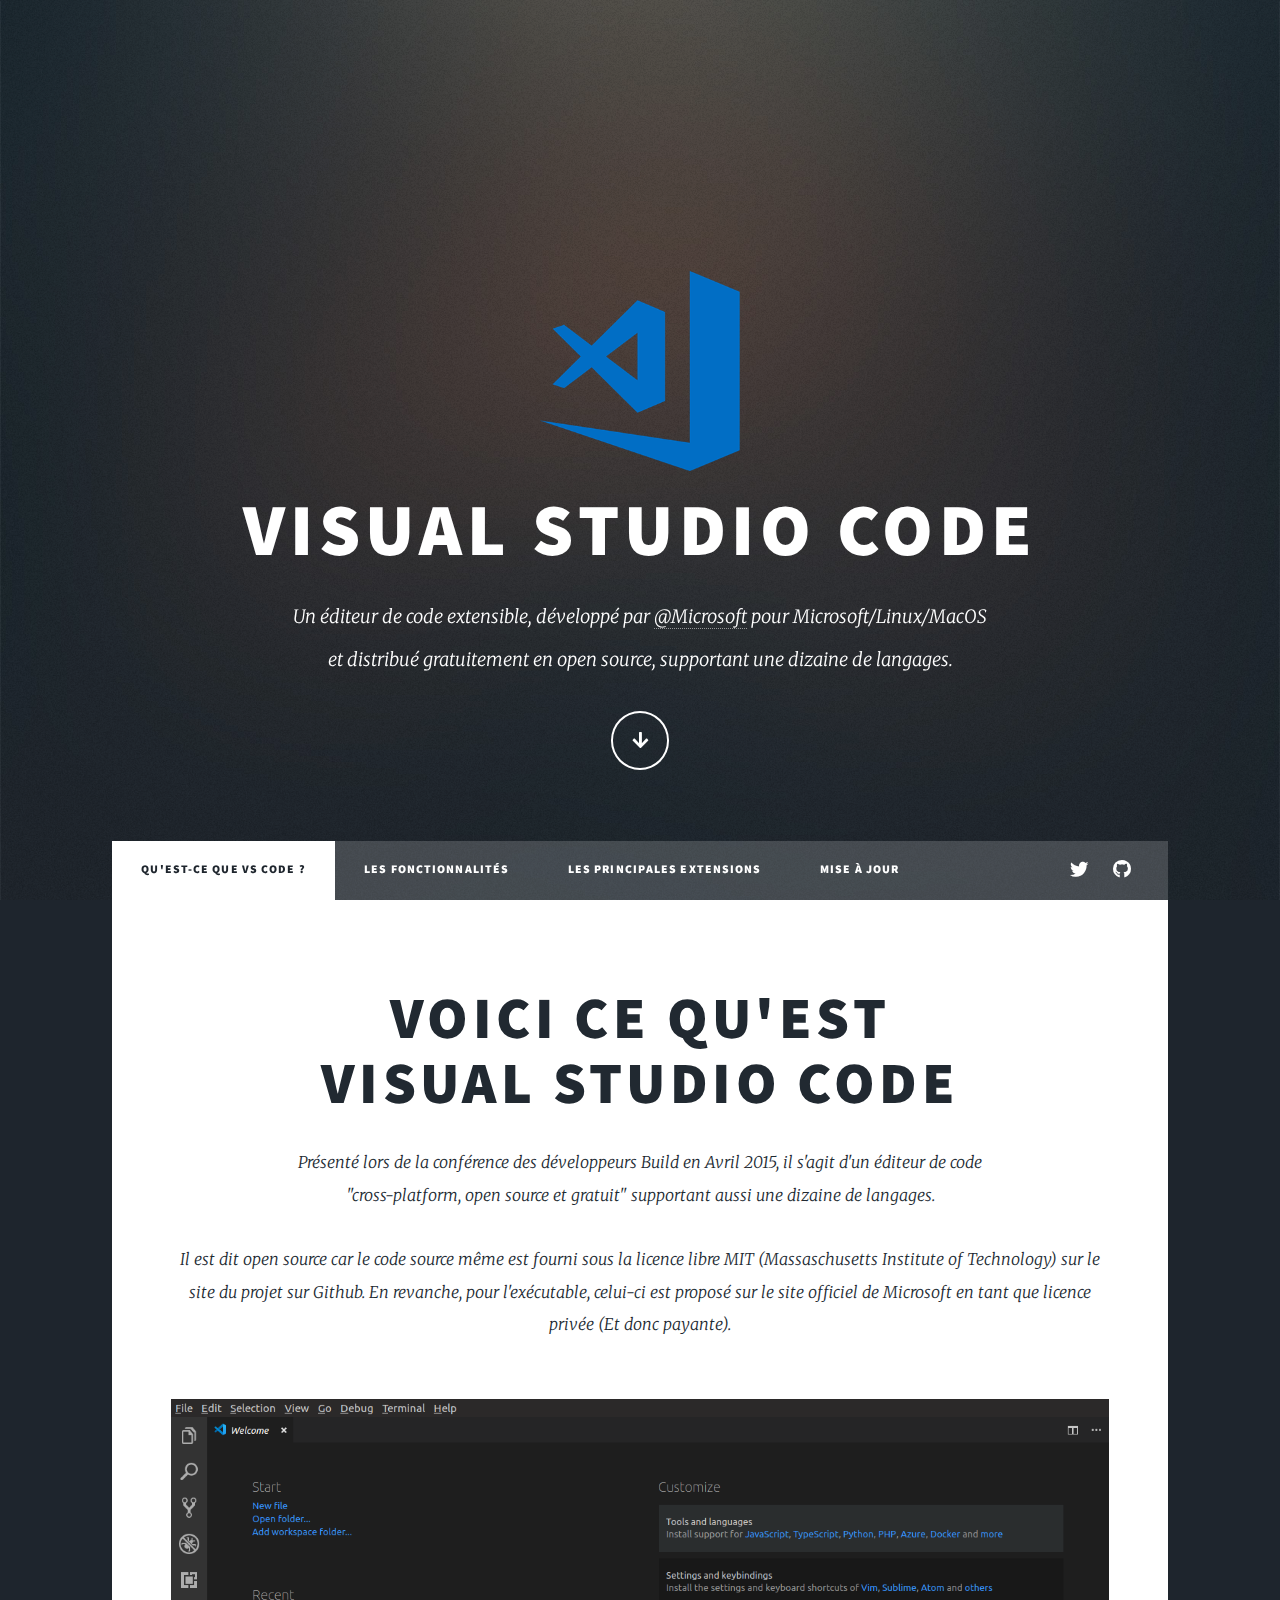
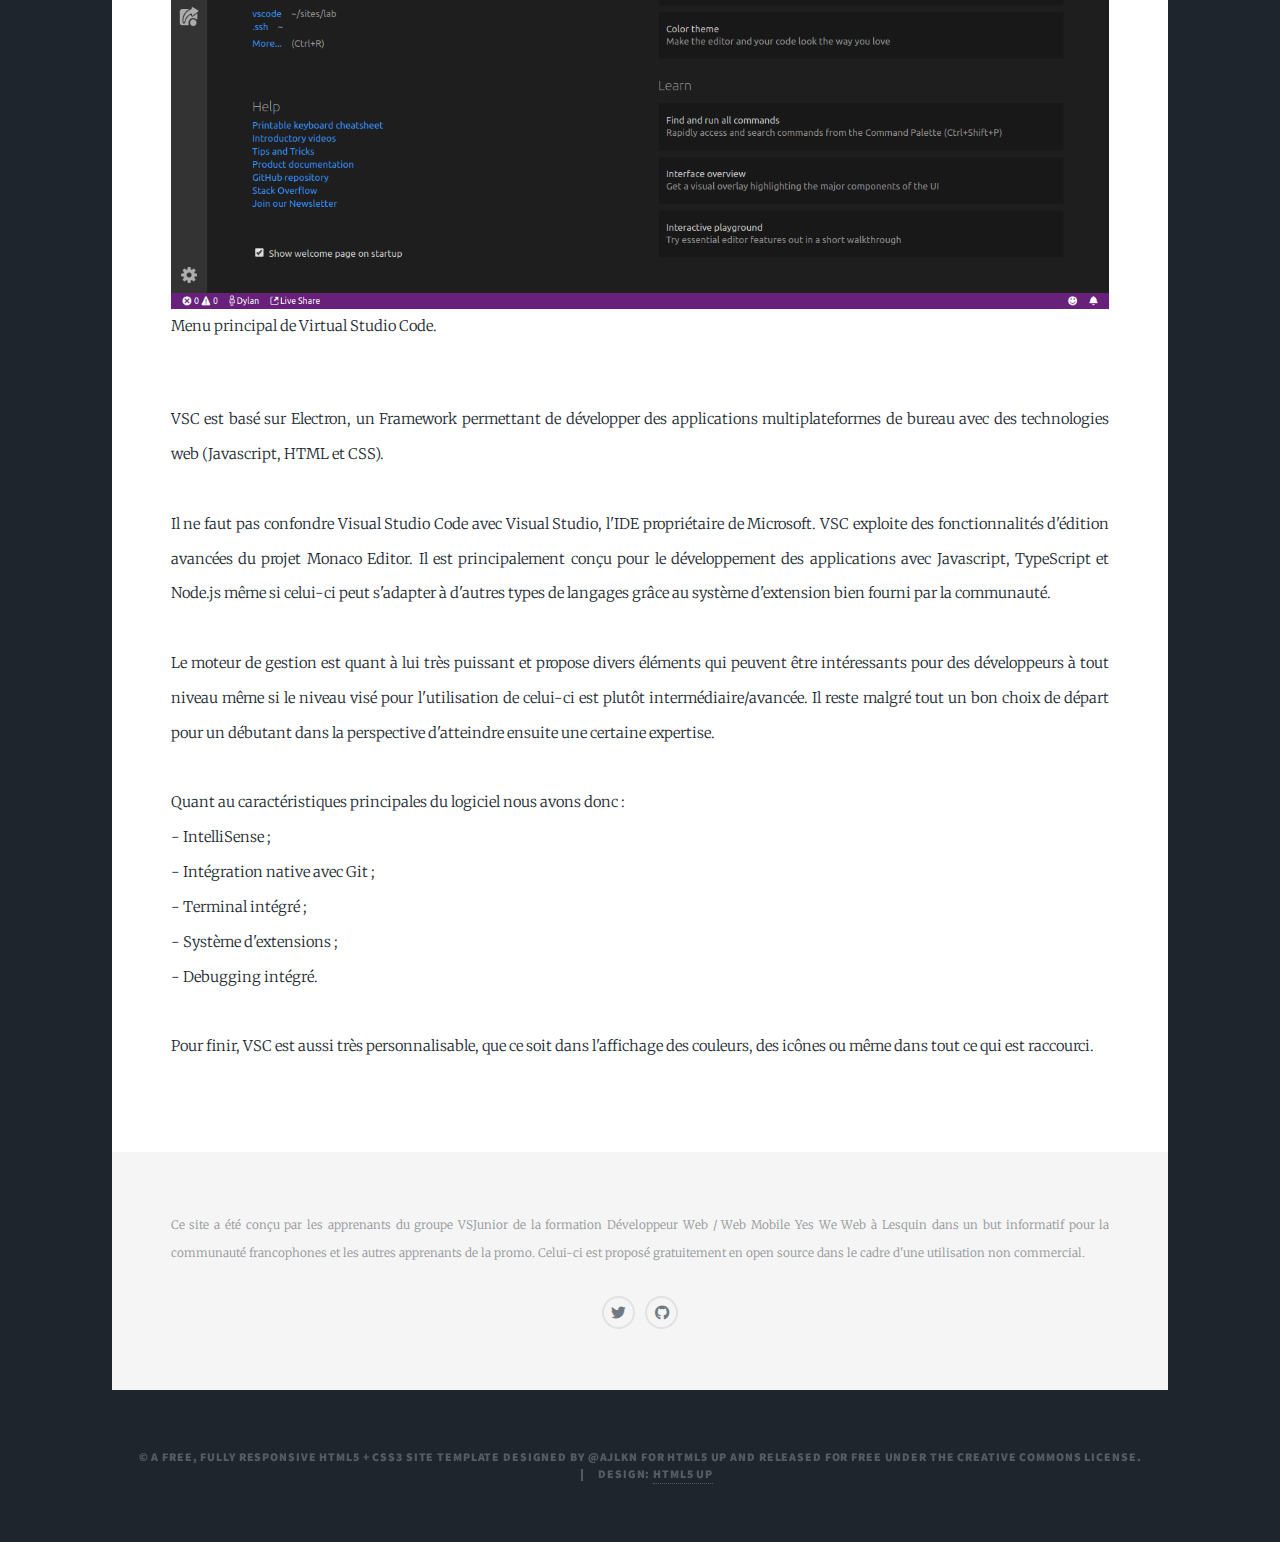
==== commit 131aac07: "Update and completion of Index.html" ====
--- a/Website/index.html
+++ b/Website/index.html
@@ -37,9 +37,9 @@
 				<nav id="nav">
 						<ul class="links">
 							<li class="active"><a href="index.html">Qu'est-ce que VS Code ?</a></li>
-							<li><a href="elements.html">Les fonctionnalités</a></li>
-							<li><a href="extensions.html">Les principales extensions</a></li>
-							<li><a href="update.html">Mise à jour</a></li>
+							<li><a href="">Les fonctionnalités</a></li>
+							<li><a href="">Les principales extensions</a></li>
+							<li><a href="">Mise à jour</a></li>
 						</ul>
 						<ul class="icons">
 								<li><a href="https://twitter.com/YesWeWebVT" class="icon brands fa-twitter" target="_blank"><span class="label">Twitter</span></a></li>
@@ -53,15 +53,37 @@
 						<!-- Post -->
 							<section class="post">
 								<header class="major">
-									<h1>This is a<br />
-									Generic Page</h1>
-									<p>Aenean ornare velit lacus varius enim ullamcorper proin aliquam<br />
-									facilisis ante sed etiam magna interdum congue. Lorem ipsum dolor<br />
-									amet nullam sed etiam veroeros.</p>
+									<h1>Voici ce qu'est<br />
+									Visual Studio Code</h1>
+									<p>Présenté lors de la conférence des développeurs Build en Avril 2015, il s'agit d'un éditeur de code<br />
+									   "cross-platform, open source et gratuit" supportant aussi une dizaine de langages.<br />
+									   <br />
+									   Il est dit open source car le code source même est fourni sous la licence
+									   libre MIT (Massaschusetts Institute of Technology) sur le site du projet sur Github.
+									   En revanche, pour l'exécutable, celui-ci est proposé sur le site officiel
+									   de Microsoft en tant que licence privée (Et donc payante).
+									</p>
 								</header>
-								<div class="image main"><img src="images/pic01.jpg" alt="" /></div>
-								<p>Donec eget ex magna. Interdum et malesuada fames ac ante ipsum primis in faucibus. Pellentesque venenatis dolor imperdiet dolor mattis sagittis. Praesent rutrum sem diam, vitae egestas enim auctor sit amet. Pellentesque leo mauris, consectetur id ipsum sit amet, fergiat. Pellentesque in mi eu massa lacinia malesuada et a elit. Donec urna ex, lacinia in purus ac, pretium pulvinar mauris. Nunc lorem mauris, fringilla in aliquam at, euismod in lectus. Pellentesque habitant morbi tristique senectus et netus et malesuada fames ac turpis egestas. Curabitur sapien risus, commodo eget turpis at, elementum convallis enim turpis, lorem ipsum dolor sit amet nullam.</p>
-								<p>Lorem ipsum dolor sit amet, consectetur adipiscing elit. Duis dapibus rutrum facilisis. Class aptent taciti sociosqu ad litora torquent per conubia nostra, per inceptos himenaeos. Etiam tristique libero eu nibh porttitor fermentum. Nullam venenatis erat id vehicula viverra. Nunc ultrices eros ut ultricies condimentum. Mauris risus lacus, blandit sit amet venenatis non, bibendum vitae dolor. Nunc lorem mauris, fringilla in aliquam at, euismod in lectus. Pellentesque habitant morbi tristique senectus et netus et malesuada fames ac turpis egestas. In non lorem sit amet elit placerat maximus. Pellentesque aliquam maximus risus. Donec eget ex magna. Interdum et malesuada fames ac ante ipsum primis in faucibus. Pellentesque venenatis dolor imperdiet dolor mattis sagittis. Praesent rutrum sem diam, vitae egestas enim auctor sit amet. Pellentesque leo mauris, consectetur id ipsum.</p>
+								<div class="image main"><img src="images/vscode_menu.png" alt="Menu principal VSC" />Menu principal de Virtual Studio Code.</div>
+								<article>
+									<p>VSC est basé sur Electron, un Framework permettant de développer des applications multiplateformes de bureau avec des technologies web (Javascript, HTML et CSS).<br />
+										<br />
+									   Il ne faut pas confondre Visual Studio Code avec Visual Studio, l'IDE propriétaire de Microsoft. VSC exploite des fonctionnalités d'édition avancées du projet Monaco Editor.
+									   Il est principalement conçu pour le développement des applications avec Javascript, TypeScript et Node.js même si celui-ci peut s'adapter à d'autres types de langages grâce au système d'extension bien fourni par la communauté.<br />
+									   <br />
+									   Le moteur de gestion est quant à lui très puissant et propose divers éléments qui peuvent être intéressants pour des développeurs à tout niveau même si le niveau visé pour l'utilisation de celui-ci est plutôt intermédiaire/avancée.
+									   Il reste malgré tout un bon choix de départ pour un débutant dans la perspective d'atteindre ensuite une certaine expertise.<br />
+									   <br />
+									   Quant au caractéristiques principales du logiciel nous avons donc :<br/>
+									   - IntelliSense ;<br/>
+									   - Intégration native avec Git ;<br/>
+									   - Terminal intégré ;<br/>
+									   - Système d'extensions ;<br/>
+									   - Debugging intégré.<br/>
+									   <br />
+									   Pour finir, VSC est aussi très personnalisable, que ce soit dans l'affichage des couleurs, des icônes ou même dans tout ce qui est raccourci.
+									</p>
+								</article>
 							</section>
 
 					</div>
@@ -69,8 +91,8 @@
 				<!-- Footer -->
 				<footer id="footer">
 						<section>
-							<p>
-								Lorem ipsum dolor sit amet, veri accumsan necessitatibus ad pri. Doming honestatis no eum, mea dolor vivendum at. Id facete praesent deterruisset vix, erat dolores eum cu. Justo porro alterum et eum. Ea vis quot munere graece. Te per vero nostrud officiis, elit albucius adolescens ea mea. Virtute efficiendi pri at.	
+							<p class="website_desc">
+								Ce site a été conçu par les apprenants du groupe VSJunior de la formation Développeur Web / Web Mobile Yes We Web à Lesquin dans un but informatif pour la communauté francophones et les autres apprenants de la promo. Celui-ci est proposé gratuitement en open source dans le cadre d'une utilisation non commercial.
 							</p>
 							<ul class="icons alt">
 									<li><a href="https://twitter.com/YesWeWebVT" class="icon brands alt fa-twitter" target="_blank"><span class="label">Twitter</span></a></li>
